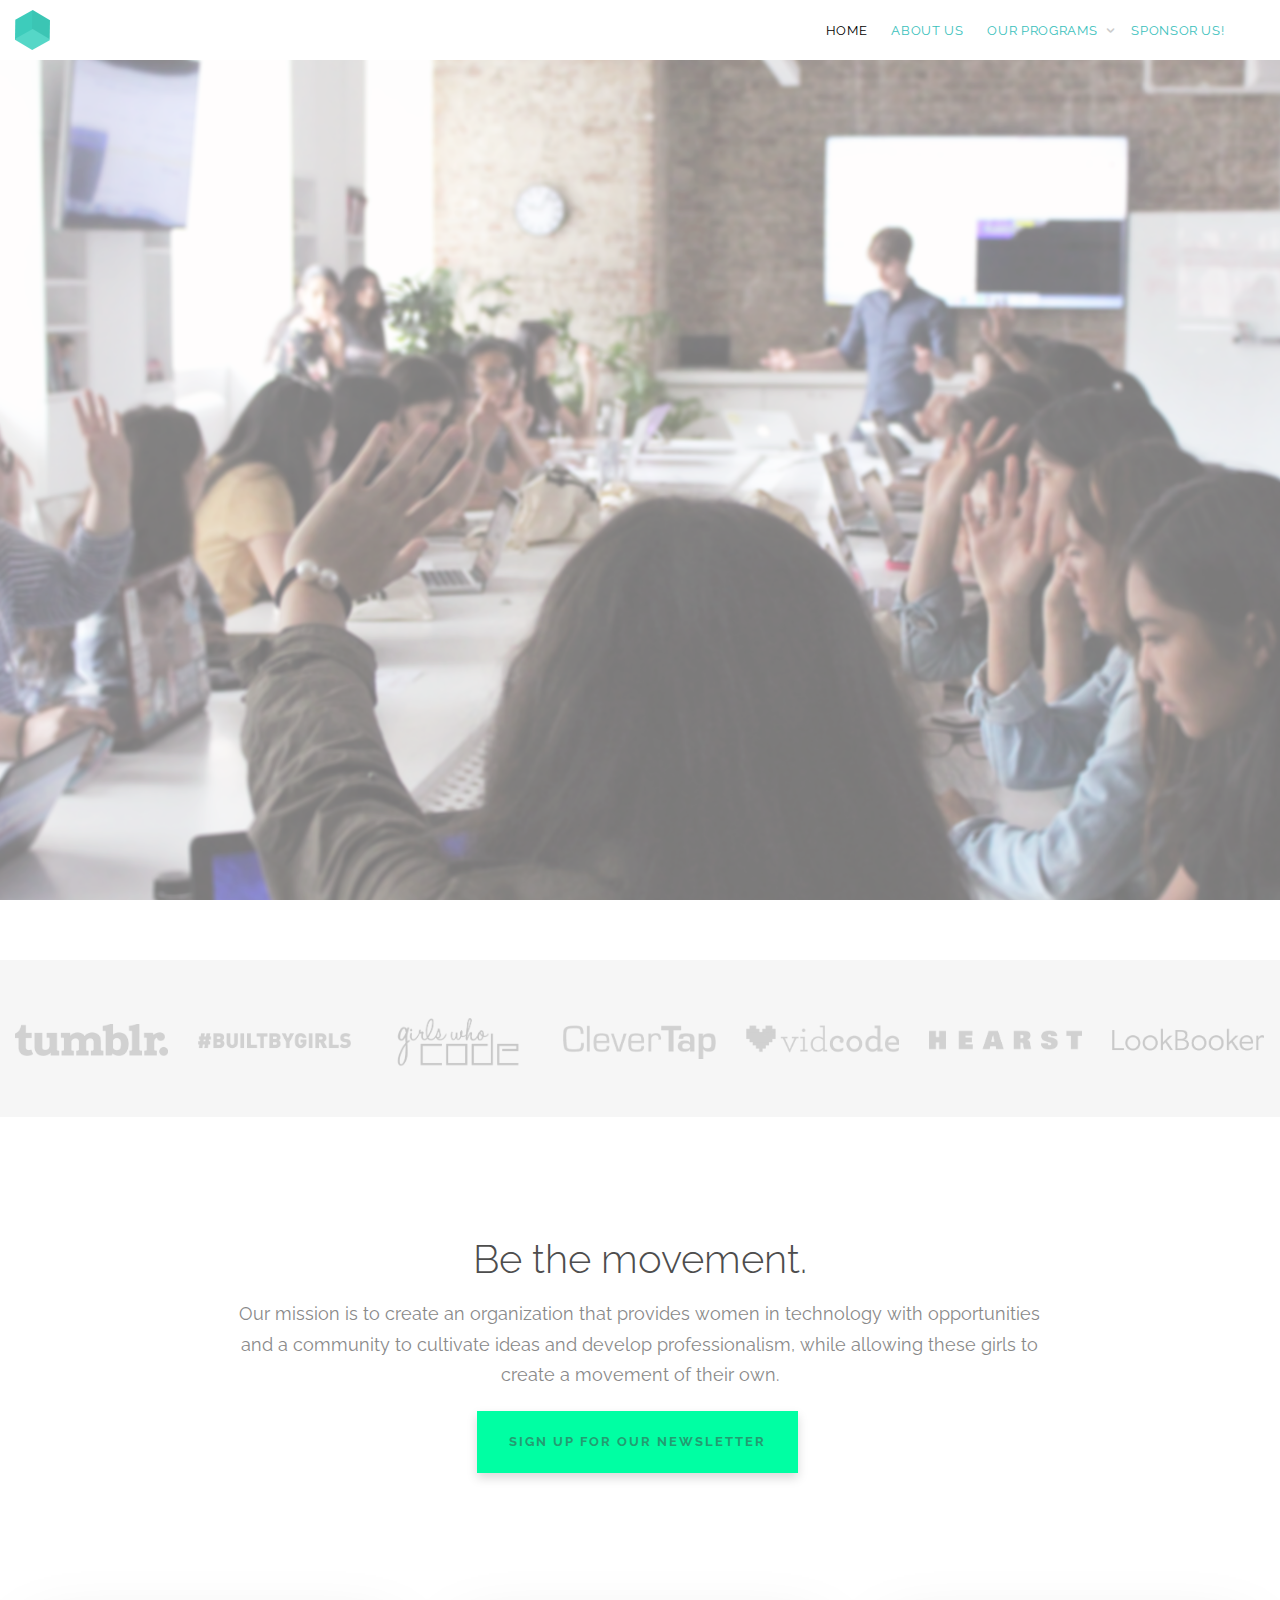
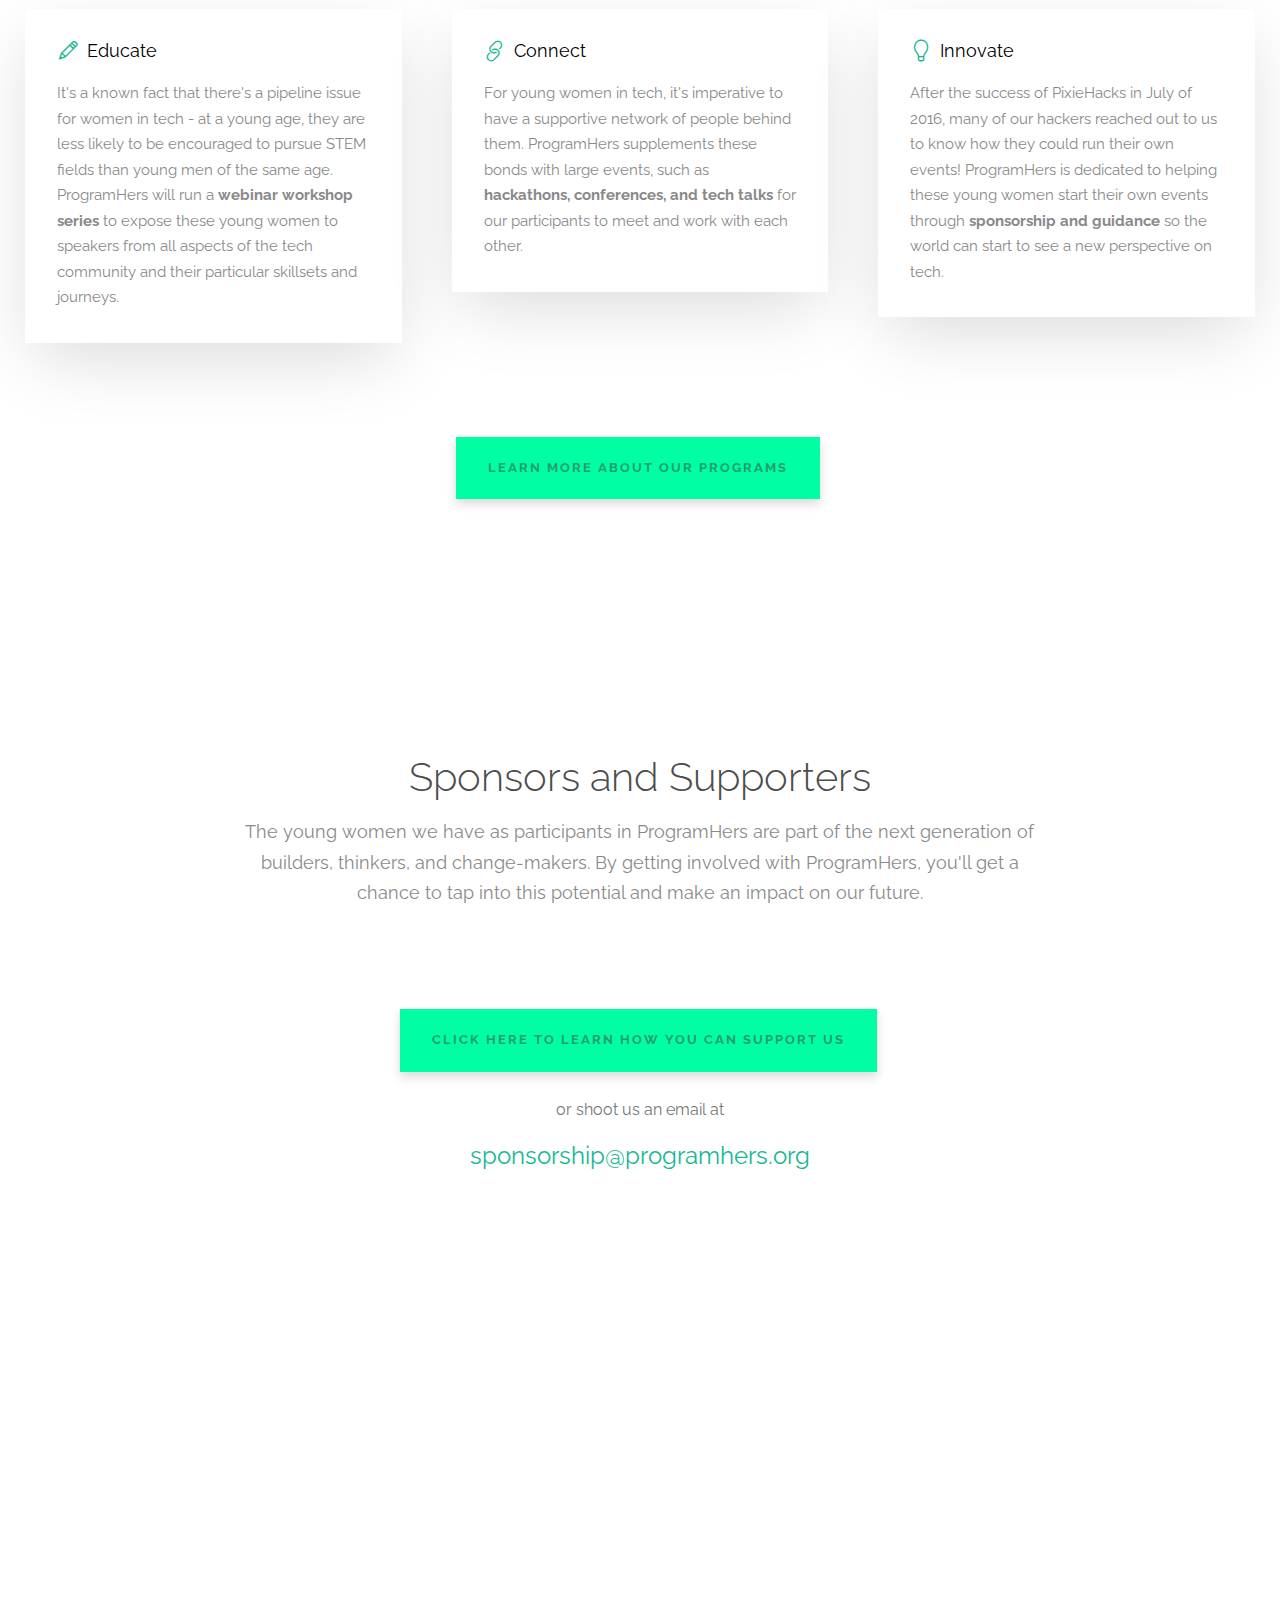
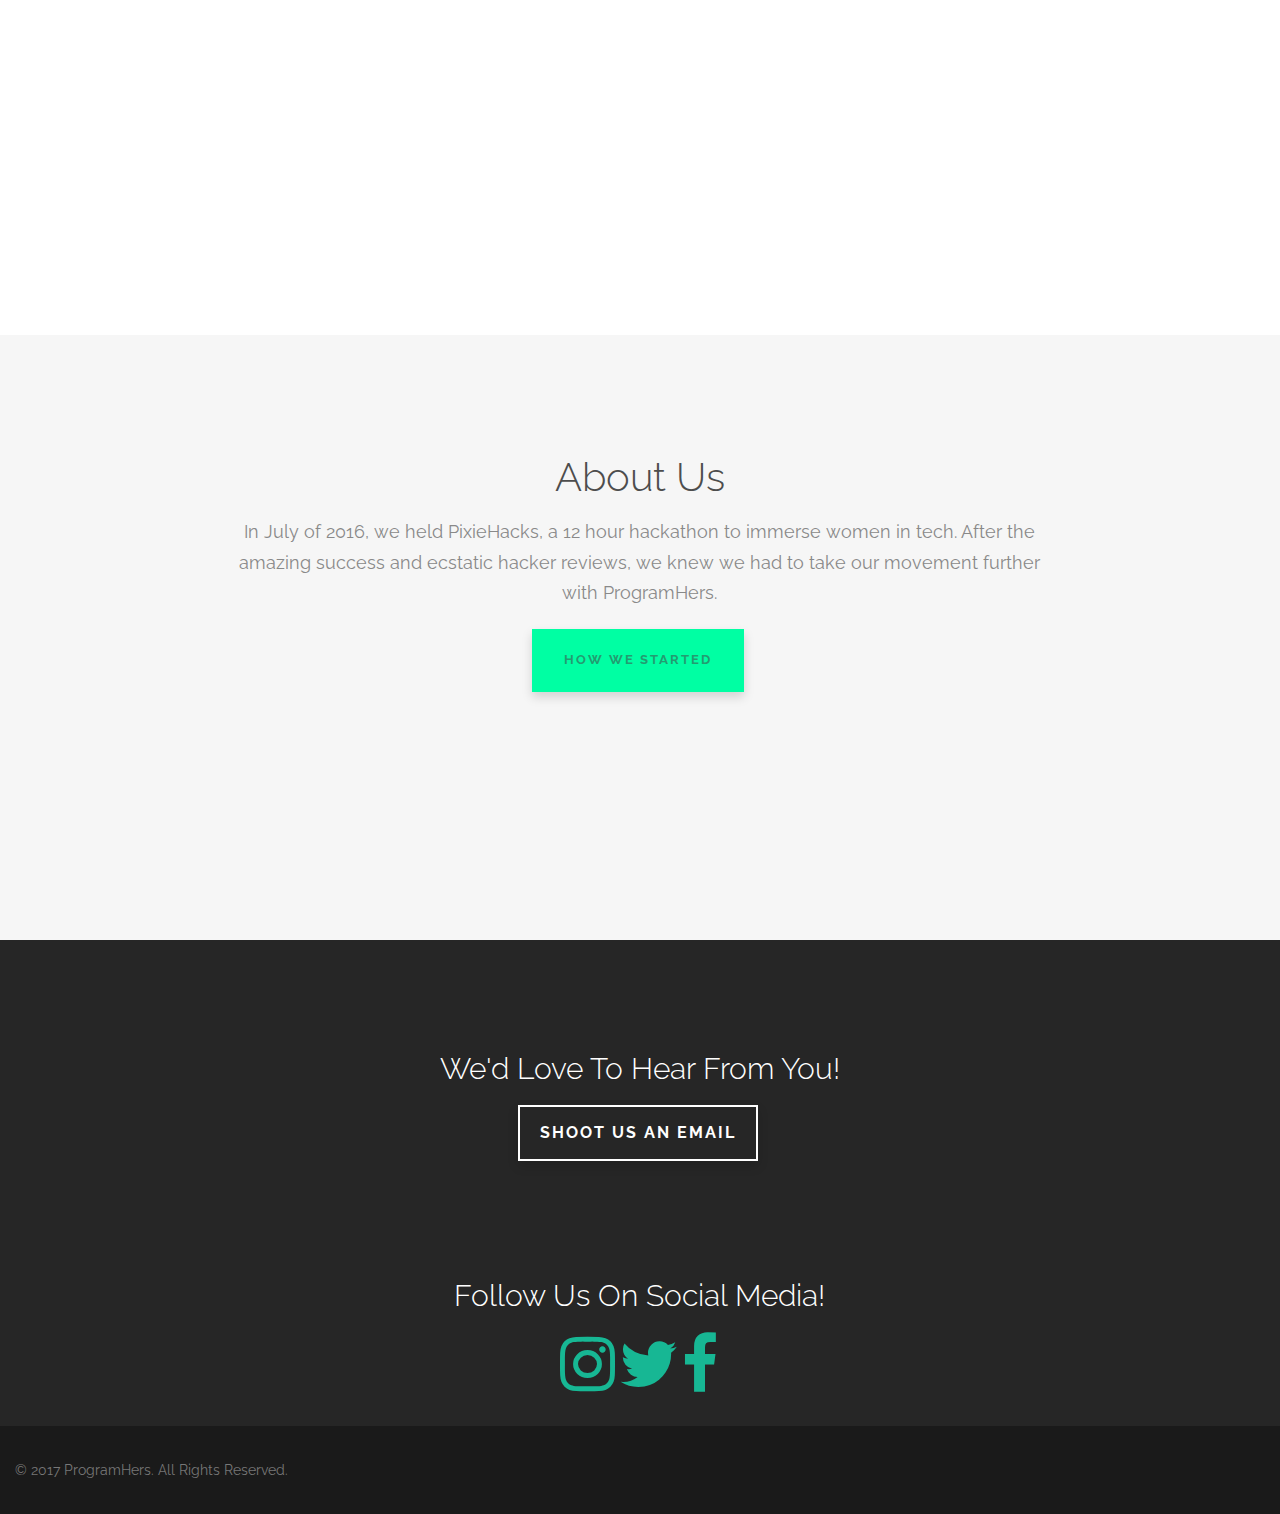
==== index.html @ a8ad845c "C" ====
<!DOCTYPE HTML>
<html>
<head>
	<meta charset="utf-8">
	<meta http-equiv="X-UA-Compatible" content="IE=edge">
	<title>ProgramHers</title>
	<meta name="viewport" content="width=device-width, initial-scale=1">
	<!--CHANGE THESE KEYWORDS-->
	<meta name="description" content="Free HTML5 Website Template by FreeHTML5.co" />
	<meta name="keywords" content="free website templates, free html5, free template, free bootstrap, free website template, html5, css3, mobile first, responsive" />
	<meta name="author" content="FreeHTML5.co" />

	<!-- Facebook and Twitter integration -->
	<meta property="og:title" content=""/>
	<meta property="og:image" content=""/>
	<meta property="og:url" content=""/>
	<meta property="og:site_name" content=""/>
	<meta property="og:description" content=""/>
	<meta name="twitter:title" content="" />
	<meta name="twitter:image" content="" />
	<meta name="twitter:url" content="" />
	<meta name="twitter:card" content="" />

	<link href="https://fonts.googleapis.com/css?family=Raleway:100,300,400,700" rel="stylesheet">

	<!-- Animate.css -->
	<link rel="stylesheet" href="css/animate.css">
	<!-- Icomoon Icon Fonts-->
	<link rel="stylesheet" href="css/icomoon.css">
	<!-- Themify Icons-->
	<link rel="stylesheet" href="css/themify-icons.css">
	<!-- Bootstrap  -->
	<link rel="stylesheet" href="css/bootstrap.css">

	<!-- Magnific Popup -->
	<link rel="stylesheet" href="css/magnific-popup.css">

	<!-- Owl Carousel  -->
	<link rel="stylesheet" href="css/owl.carousel.min.css">
	<link rel="stylesheet" href="css/owl.theme.default.min.css">

	<!-- Theme style  -->
	<link rel="stylesheet" href="css/style.css">

	<!-- Modernizr JS -->
	<script src="js/modernizr-2.6.2.min.js"></script>

	<!-- Font Awesome -->
	<link rel="stylesheet" href="https://cdnjs.cloudflare.com/ajax/libs/font-awesome/4.7.0/css/font-awesome.min.css">

	<!-- FOR IE9 below -->
<!--[if lt IE 9]>
<script src="js/respond.min.js"></script>
<![endif]-->

</head>
<body>
	<body background="https://millenniumedu.files.wordpress.com/2012/09/vidcode-horizontal-logo-3-27.png">

		<div class="gtco-loader"></div>

		<div id="page">

			<nav class="gtco-nav" role="navigation">
				<div class="gtco-container">

					<div class="row">
						<div class="col-sm-2 col-xs-12">
							<div id="gtco-logo"><a href="index.html"><img src="images/logo.png" alt="ProgramHers"></a></div>
						</div>
						<div class="col-xs-10 text-right menu-1">
							<ul>
								<li class="active"><a href="index.html">Home</a></li>
								<li><a href="about.html">About Us</a></li>
								<li class="has-dropdown">
									<a href="programs.html">Our Programs</a>
									<ul class="dropdown">
										<li><a href="programs.html#educate">Educate</a></li>
										<li><a href="programs.html#connect">Connect</a></li>
										<li><a href="programs.html#innovate">Innovate</a></li>
									</ul>
								</li>
								<li><a href="sponsorship.html">Sponsor Us!</a></li>
							</ul>
						</div>
					</div>

				</div>
			</nav>

			<header id="new-background" class="gtco-cover" role="banner">
				<div class="gtco-container">
					<div class="row">
						<div class="col-md-12 col-md-offset-0 text-left">
							<div class="display-t">
								<div class="display-tc">
									<div class="row">
										<div class="col-md-5 text-center header-img animate-box">
											<img src="images/cube.png" alt="ProgramHers">
										</div>
										<div class="col-md-7 copy animate-box">
											<h1>Welcome to ProgramHers!</h1>
											<p>We are an organization dedicated to the immersion of women in the tech sphere.</p>
											<p><a href="#mission" class="btn btn-special">Check Us Out!</a></p>
										</div>
									</div>
								</div>
							</div>
						</div>
					</div>
				</div>
			</header>
			<!-- END #gtco-header -->

			<div class="gtco-client">
				<div class="gtco-container">
					<div class="row">
						<div class="col-md-2 text-center client col-sm-6 col-xs-6 col-xs-offset-0 col-sm-offset-0">
							<img src="images/client_0.png" alt="tumblr" class="img-responsive">
						</div>
						<div class="col-md-2 col-md-offset-1 text-center client col-sm-6 col-xs-6 col-xs-offset-0 col-sm-offset-0">
							<img src="images/client_1.png" alt="#BUILTBYGIRLS" class="img-responsive">
						</div>
						<div class="col-md-2 text-center client col-sm-6 col-xs-6 col-xs-offset-0 col-sm-offset-0">
							<img src="images/client_2.png" alt="Girls Who Code" class="img-responsive">
						</div>
						<div class="col-md-2 text-center client col-sm-6 col-xs-6 col-xs-offset-0 col-sm-offset-0">
							<img src="images/client_3.png" alt="CleverTap" class="img-responsive">
						</div>
						<div class="col-md-2 text-center client col-sm-6 col-xs-6 col-xs-offset-0 col-sm-offset-0">
							<img src="images/client_4.png" alt="vidcode" class="img-responsive">
						</div>
						<div class="col-md-2 text-center client col-sm-6 col-xs-6 col-xs-offset-0 col-sm-offset-0">
							<img src="images/client_5.png" alt="Hearst" class="img-responsive">
						</div>
						<div class="col-md-2 text-center client col-sm-6 col-xs-6 col-xs-offset-0 col-sm-offset-0">
							<img src="images/client_6.png" alt="LookBooker" class="img-responsive">
						</div>
					</div>
				</div>
			</div>
			<!-- END .gtco-client -->

			<div id="mission" class="gtco-services gtco-section">
				<div class="gtco-container">
					<div class="row row-pb-sm">
						<div class="col-md-8 col-md-offset-2 gtco-heading text-center">
							<h2>Be the movement.</h2>
							<p>Our mission is to create an organization that provides women in technology with opportunities and a community to cultivate ideas and develop professionalism, while allowing these girls to create a movement of their own.</p>
							<p><a href="http://eepurl.com/b9cZzj" class="btn btn-special">Sign up for our newsletter</a></p>
						</div>
					</div>
					<div class="row row-pb-md">
						<a href="programs.html#educate">
							<div class="col-md-4 col-sm-4 service-wrap">
								<div class="service">
									<h3><i class="ti-pencil"></i> Educate</h3>
									<p>It's a known fact that there's a pipeline issue for women in tech - at a young age, they are less likely to be encouraged to pursue STEM fields than young men of the same age. ProgramHers will run a <strong>webinar workshop series</strong> to expose these young women to speakers from all aspects of the tech community and their particular skillsets and journeys.</p>
								</div>
							</div>
						</a>
						<a href="programs.html#connect">
							<div class="col-md-4 col-sm-4 service-wrap">
								<div class="service animate-change">
									<h3><i class="ti-link"></i> Connect</h3>
									<p>For young women in tech, it's imperative to have a supportive network of people behind them. ProgramHers supplements these bonds with large events, such as <Strong>hackathons, conferences, and tech talks</Strong> for our participants to meet and work with each other.</p>
								</div>
							</div>
						</a>
						<a href="programs.html#innovate">
							<div class="col-md-4 col-sm-4 service-wrap">
								<div class="service">
									<h3><i class="ti-light-bulb"></i> Innovate</h3>
									<p>After the success of PixieHacks in July of 2016, many of our hackers reached out to us to know how they could run their own events! ProgramHers is dedicated to helping these young women start their own events through <strong>sponsorship and guidance</strong> so the world can start to see a new perspective on tech.</p>
								</div>
							</div>
						</a>
						<div class="clearfix visible-md-block visible-sm-block"></div>
					</div>
				</div>
				<p class="text-center"><a href="programs.html" class="btn btn-special">Learn More About Our Programs</a></p>
			</div>
			<!-- END .gtco-services -->

			<div class="gtco-section gtco-products">
				<div class="gtco-container">
					<div class="row row-pb-sm">
						<div class="col-md-8 col-md-offset-2 gtco-heading text-center">
						<h2>Sponsors and Supporters</h2>
							<p>The young women we have as participants in ProgramHers are part of the next generation of builders, thinkers, and change-makers. By getting involved with ProgramHers, you'll get a chance to tap into this potential and make an impact on our future.</p>
						</div>
						<div class="col-md-12 text-center">
							<p><a href="sponsorship.html" target="_blank" class="btn btn-special">Click Here to Learn How You Can Support Us</a></p>
						</div>
						<div class="col-md-12 text-center">
							<p>or shoot us an email at <h3><a href="mailto:sponsorship@programhers.org">sponsorship@programhers.org</a></h3></p>
						</div>
					</div>
					<div class="row row-pb-md">
						<div class="col-md-4 col-sm-4">
							<a href="#" class="gtco-item two-row bg-img animate-box" style="background-image: url(images/img_1.jpg)">
								<div class="overlay">
									<i class="ti-arrow-top-right"></i>
									<div class="copy">
										<h3>Hearst</h3>
									</div>
								</div>
								<img src="images/img_1.jpg" class="hidden" alt="Free HTML5 Website Template by FreeHTML5.co">
							</a>
							<a href="#" class="gtco-item two-row bg-img animate-box" style="background-image: url(images/img_2.jpg)">
								<div class="overlay">
									<i class="ti-arrow-top-right"></i>
									<div class="copy">
										<h3>#BUILTBYGIRLS</h3>
									</div>
								</div>
								<img src="images/img_2.jpg" class="hidden" alt="Free HTML5 Website Template by FreeHTML5.co">
							</a>
						</div>
						<div class="col-md-4 col-sm-4">
							<a href="#" class="gtco-item one-row bg-img animate-box" style="background-image: url(images/img_md_1.jpg)">
								<div class="overlay">
									<i class="ti-arrow-top-right"></i>
									<div class="copy">
										<h3>tumblr</h3>
									</div>
								</div>
								<img src="images/img_md_1.jpg" class="hidden" alt="Free HTML5 Website Template by FreeHTML5.co">
							</a>
						</div>
						<div class="col-md-4 col-sm-4">
							<a href="#" class="gtco-item two-row bg-img animate-box" style="background-image: url(images/img_3.jpg)">
								<div class="overlay">
									<i class="ti-arrow-top-right"></i>
									<div class="copy">
										<h3>Girls Who Code</h3>
									</div>
								</div>
								<img src="images/img_3.jpg" class="hidden" alt="Free HTML5 Website Template by FreeHTML5.co">
							</a>
							<a href="#" class="gtco-item two-row bg-img animate-box" style="background-image: url(images/img_4.jpg)">
								<div class="overlay">
									<i class="ti-arrow-top-right"></i>
									<div class="copy">
										<h3>CleverTap</h3>
									</div>
								</div>
								<img src="images/img_4.jpg" class="hidden" alt="Free HTML5 Website Template by FreeHTML5.co">
							</a>
						</div>
					</div>
				</div>
			</div>
			<!-- END .gtco-products -->

			<div class="gtco-section gtco-testimonial gtco-gray">
				<div class="gtco-container">

					<div class="row row-pb-sm">
						<div class="col-md-8 col-md-offset-2 gtco-heading text-center">
							<h2>About Us</h2>
							<p>In July of 2016, we held PixieHacks, a 12 hour hackathon to immerse women in tech. After the amazing success and ecstatic hacker reviews, we knew we had to take our movement further with ProgramHers.</p>
							<p><a href="about.html" class="btn btn-special">How We Started</a></p>
						</div>
					</div>

					<div class="row">
						
					</div>
				</div>
			</div>


			<footer id="gtco-footer" class="gtco-section" role="contentinfo">
				<div class="gtco-container">
					<div class="row row-pb-md">
						<div class="col-md-8 col-md-offset-2 gtco-cta text-center">
							<h3>We'd Love To Hear From You!</h3>
							<p><a href="mailto:hello@programhers.org" class="btn btn-white btn-outline">Shoot Us An Email</a></p>
						</div>
					</div>
					<div class="col-md-8 col-md-offset-2 gtco-cta text-center">
							<h3>Follow Us On Social Media!</h3>
							<div class="row">
								<a href="instagram.com/programhers"><i class="fa fa-instagram fa-4x" aria-hidden="true"></i></a>
								<a href="twitter.com/programhers"><i class="fa fa-twitter fa-4x" aria-hidden="true"></i></a>
								<a href="facebook.com/programhers"><i class="fa fa-facebook fa-4x" aria-hidden="true"></i></a>
							</div>
					</div>
				</div>
				<div class="gtco-copyright">
					<div class="gtco-container">
						<div class="row">
							<div class="col-md-6 text-left">
								<p><small>&copy; 2017 ProgramHers. All Rights Reserved. </small></p>
							</div>
						</div>
					</div>
				</div>
			</footer>

		</div>

		<div class="gototop js-top">
			<a href="#" class="js-gotop"><i class="icon-arrow-up"></i></a>
		</div>

		<!-- jQuery -->
		<script src="js/jquery.min.js"></script>
		<!-- jQuery Easing -->
		<script src="js/jquery.easing.1.3.js"></script>
		<!-- Bootstrap -->
		<script src="js/bootstrap.min.js"></script>
		<!-- Waypoints -->
		<script src="js/jquery.waypoints.min.js"></script>
		<!-- Carousel -->
		<script src="js/owl.carousel.min.js"></script>
		<!-- Magnific Popup -->
		<script src="js/jquery.magnific-popup.min.js"></script>
		<script src="js/magnific-popup-options.js"></script>
		<!-- Main -->
		<script src="js/main.js"></script>

	</body>
	</html>
---- css/icomoon.css ----
@font-face {
  font-family: 'icomoon';
  src:  url('../fonts/icomoon/icomoon.eot?6iuir');
  src:  url('../fonts/icomoon/icomoon.eot?6iuir#iefix') format('embedded-opentype'),
    url('../fonts/icomoon/icomoon.ttf?6iuir') format('truetype'),
    url('../fonts/icomoon/icomoon.woff?6iuir') format('woff'),
    url('../fonts/icomoon/icomoon.svg?6iuir#icomoon') format('svg');
  font-weight: normal;
  font-style: normal;
}

[class^="icon-"], [class*=" icon-"] {
  /* use !important to prevent issues with browser extensions that change fonts */
  font-family: 'icomoon' !important;
  speak: none;
  font-style: normal;
  font-weight: normal;
  font-variant: normal;
  text-transform: none;
  line-height: 1;

  /* Better Font Rendering =========== */
  -webkit-font-smoothing: antialiased;
  -moz-osx-font-smoothing: grayscale;
}

.icon-eye:before {
  content: "\e000";
}
.icon-paper-clip:before {
  content: "\e001";
}
.icon-mail:before {
  content: "\e002";
}
.icon-toggle:before {
  content: "\e003";
}
.icon-layout:before {
  content: "\e004";
}
.icon-link:before {
  content: "\e005";
}
.icon-bell:before {
  content: "\e006";
}
.icon-lock:before {
  content: "\e007";
}
.icon-unlock:before {
  content: "\e008";
}
.icon-ribbon:before {
  content: "\e009";
}
.icon-image:before {
  content: "\e010";
}
.icon-signal:before {
  content: "\e011";
}
.icon-target:before {
  content: "\e012";
}
.icon-clipboard:before {
  content: "\e013";
}
.icon-clock:before {
  content: "\e014";
}
.icon-watch:before {
  content: "\e015";
}
.icon-air-play:before {
  content: "\e016";
}
.icon-camera:before {
  content: "\e017";
}
.icon-video:before {
  content: "\e018";
}
.icon-disc:before {
  content: "\e019";
}
.icon-printer:before {
  content: "\e020";
}
.icon-monitor:before {
  content: "\e021";
}
.icon-server:before {
  content: "\e022";
}
.icon-cog:before {
  content: "\e023";
}
.icon-heart:before {
  content: "\e024";
}
.icon-paragraph:before {
  content: "\e025";
}
.icon-align-justify:before {
  content: "\e026";
}
.icon-align-left:before {
  content: "\e027";
}
.icon-align-center:before {
  content: "\e028";
}
.icon-align-right:before {
  content: "\e029";
}
.icon-book:before {
  content: "\e030";
}
.icon-layers:before {
  content: "\e031";
}
.icon-stack:before {
  content: "\e032";
}
.icon-stack-2:before {
  content: "\e033";
}
.icon-paper:before {
  content: "\e034";
}
.icon-paper-stack:before {
  content: "\e035";
}
.icon-search:before {
  content: "\e036";
}
.icon-zoom-in:before {
  content: "\e037";
}
.icon-zoom-out:before {
  content: "\e038";
}
.icon-reply:before {
  content: "\e039";
}
.icon-circle-plus:before {
  content: "\e040";
}
.icon-circle-minus:before {
  content: "\e041";
}
.icon-circle-check:before {
  content: "\e042";
}
.icon-circle-cross:before {
  content: "\e043";
}
.icon-square-plus:before {
  content: "\e044";
}
.icon-square-minus:before {
  content: "\e045";
}
.icon-square-check:before {
  content: "\e046";
}
.icon-square-cross:before {
  content: "\e047";
}
.icon-microphone:before {
  content: "\e048";
}
.icon-record:before {
  content: "\e049";
}
.icon-skip-back:before {
  content: "\e050";
}
.icon-rewind:before {
  content: "\e051";
}
.icon-play:before {
  content: "\e052";
}
.icon-pause:before {
  content: "\e053";
}
.icon-stop:before {
  content: "\e054";
}
.icon-fast-forward:before {
  content: "\e055";
}
.icon-skip-forward:before {
  content: "\e056";
}
.icon-shuffle:before {
  content: "\e057";
}
.icon-repeat:before {
  content: "\e058";
}
.icon-folder:before {
  content: "\e059";
}
.icon-umbrella:before {
  content: "\e060";
}
.icon-moon:before {
  content: "\e061";
}
.icon-thermometer:before {
  content: "\e062";
}
.icon-drop:before {
  content: "\e063";
}
.icon-sun:before {
  content: "\e064";
}
.icon-cloud:before {
  content: "\e065";
}
.icon-cloud-upload:before {
  content: "\e066";
}
.icon-cloud-download:before {
  content: "\e067";
}
.icon-upload:before {
  content: "\e068";
}
.icon-download:before {
  content: "\e069";
}
.icon-location:before {
  content: "\e070";
}
.icon-location-2:before {
  content: "\e071";
}
.icon-map:before {
  content: "\e072";
}
.icon-battery:before {
  content: "\e073";
}
.icon-head:before {
  content: "\e074";
}
.icon-briefcase:before {
  content: "\e075";
}
.icon-speech-bubble:before {
  content: "\e076";
}
.icon-anchor:before {
  content: "\e077";
}
.icon-globe:before {
  content: "\e078";
}
.icon-box:before {
  content: "\e079";
}
.icon-reload:before {
  content: "\e080";
}
.icon-share:before {
  content: "\e081";
}
.icon-marquee:before {
  content: "\e082";
}
.icon-marquee-plus:before {
  content: "\e083";
}
.icon-marquee-minus:before {
  content: "\e084";
}
.icon-tag:before {
  content: "\e085";
}
.icon-power:before {
  content: "\e086";
}
.icon-command:before {
  content: "\e087";
}
.icon-alt:before {
  content: "\e088";
}
.icon-esc:before {
  content: "\e089";
}
.icon-bar-graph:before {
  content: "\e090";
}
.icon-bar-graph-2:before {
  content: "\e091";
}
.icon-pie-graph:before {
  content: "\e092";
}
.icon-star:before {
  content: "\e093";
}
.icon-arrow-left:before {
  content: "\e094";
}
.icon-arrow-right:before {
  content: "\e095";
}
.icon-arrow-up:before {
  content: "\e096";
}
.icon-arrow-down:before {
  content: "\e097";
}
.icon-volume:before {
  content: "\e098";
}
.icon-mute:before {
  content: "\e099";
}
.icon-content-right:before {
  content: "\e100";
}
.icon-content-left:before {
  content: "\e101";
}
.icon-grid:before {
  content: "\e102";
}
.icon-grid-2:before {
  content: "\e103";
}
.icon-columns:before {
  content: "\e104";
}
.icon-loader:before {
  content: "\e105";
}
.icon-bag:before {
  content: "\e106";
}
.icon-ban:before {
  content: "\e107";
}
.icon-flag:before {
  content: "\e108";
}
.icon-trash:before {
  content: "\e109";
}
.icon-expand:before {
  content: "\e110";
}
.icon-contract:before {
  content: "\e111";
}
.icon-maximize:before {
  content: "\e112";
}
.icon-minimize:before {
  content: "\e113";
}
.icon-plus:before {
  content: "\e114";
}
.icon-minus:before {
  content: "\e115";
}
.icon-check:before {
  content: "\e116";
}
.icon-cross:before {
  content: "\e117";
}
.icon-move:before {
  content: "\e118";
}
.icon-delete:before {
  content: "\e119";
}
.icon-menu:before {
  content: "\e120";
}
.icon-archive:before {
  content: "\e121";
}
.icon-inbox:before {
  content: "\e122";
}
.icon-outbox:before {
  content: "\e123";
}
.icon-file:before {
  content: "\e124";
}
.icon-file-add:before {
  content: "\e125";
}
.icon-file-subtract:before {
  content: "\e126";
}
.icon-help:before {
  content: "\e127";
}
.icon-open:before {
  content: "\e128";
}
.icon-ellipsis:before {
  content: "\e129";
}
.icon-add-to-list:before {
  content: "\e900";
}
.icon-classic-computer:before {
  content: "\e901";
}
.icon-controller-fast-backward:before {
  content: "\e902";
}
.icon-creative-commons-attribution:before {
  content: "\e903";
}
.icon-creative-commons-noderivs:before {
  content: "\e904";
}
.icon-creative-commons-noncommercial-eu:before {
  content: "\e905";
}
.icon-creative-commons-noncommercial-us:before {
  content: "\e906";
}
.icon-creative-commons-public-domain:before {
  content: "\e907";
}
.icon-creative-commons-remix:before {
  content: "\e908";
}
.icon-creative-commons-share:before {
  content: "\e909";
}
.icon-creative-commons-sharealike:before {
  content: "\e90a";
}
.icon-creative-commons:before {
  content: "\e90b";
}
.icon-document-landscape:before {
  content: "\e90c";
}
.icon-remove-user:before {
  content: "\e90d";
}
.icon-warning:before {
  content: "\e90e";
}
.icon-arrow-bold-down:before {
  content: "\e90f";
}
.icon-arrow-bold-left:before {
  content: "\e910";
}
.icon-arrow-bold-right:before {
  content: "\e911";
}
.icon-arrow-bold-up:before {
  content: "\e912";
}
.icon-arrow-down2:before {
  content: "\e913";
}
.icon-arrow-left2:before {
  content: "\e914";
}
.icon-arrow-long-down:before {
  content: "\e915";
}
.icon-arrow-long-left:before {
  content: "\e916";
}
.icon-arrow-long-right:before {
  content: "\e917";
}
.icon-arrow-long-up:before {
  content: "\e918";
}
.icon-arrow-right2:before {
  content: "\e919";
}
.icon-arrow-up2:before {
  content: "\e91a";
}
.icon-arrow-with-circle-down:before {
  content: "\e91b";
}
.icon-arrow-with-circle-left:before {
  content: "\e91c";
}
.icon-arrow-with-circle-right:before {
  content: "\e91d";
}
.icon-arrow-with-circle-up:before {
  content: "\e91e";
}
.icon-bookmark:before {
  content: "\e91f";
}
.icon-bookmarks:before {
  content: "\e920";
}
.icon-chevron-down:before {
  content: "\e921";
}
.icon-chevron-left:before {
  content: "\e922";
}
.icon-chevron-right:before {
  content: "\e923";
}
.icon-chevron-small-down:before {
  content: "\e924";
}
.icon-chevron-small-left:before {
  content: "\e925";
}
.icon-chevron-small-right:before {
  content: "\e926";
}
.icon-chevron-small-up:before {
  content: "\e927";
}
.icon-chevron-thin-down:before {
  content: "\e928";
}
.icon-chevron-thin-left:before {
  content: "\e929";
}
.icon-chevron-thin-right:before {
  content: "\e92a";
}
.icon-chevron-thin-up:before {
  content: "\e92b";
}
.icon-chevron-up:before {
  content: "\e92c";
}
.icon-chevron-with-circle-down:before {
  content: "\e92d";
}
.icon-chevron-with-circle-left:before {
  content: "\e92e";
}
.icon-chevron-with-circle-right:before {
  content: "\e92f";
}
.icon-chevron-with-circle-up:before {
  content: "\e930";
}
.icon-cloud2:before {
  content: "\e931";
}
.icon-controller-fast-forward:before {
  content: "\e932";
}
.icon-controller-jump-to-start:before {
  content: "\e933";
}
.icon-controller-next:before {
  content: "\e934";
}
.icon-controller-paus:before {
  content: "\e935";
}
.icon-controller-play:before {
  content: "\e936";
}
.icon-controller-record:before {
  content: "\e937";
}
.icon-controller-stop:before {
  content: "\e938";
}
.icon-controller-volume:before {
  content: "\e939";
}
.icon-dot-single:before {
  content: "\e93a";
}
.icon-dots-three-horizontal:before {
  content: "\e93b";
}
.icon-dots-three-vertical:before {
  content: "\e93c";
}
.icon-dots-two-horizontal:before {
  content: "\e93d";
}
.icon-dots-two-vertical:before {
  content: "\e93e";
}
.icon-download2:before {
  content: "\e93f";
}
.icon-emoji-flirt:before {
  content: "\e940";
}
.icon-flow-branch:before {
  content: "\e941";
}
.icon-flow-cascade:before {
  content: "\e942";
}
.icon-flow-line:before {
  content: "\e943";
}
.icon-flow-parallel:before {
  content: "\e944";
}
.icon-flow-tree:before {
  content: "\e945";
}
.icon-install:before {
  content: "\e946";
}
.icon-layers2:before {
  content: "\e947";
}
.icon-open-book:before {
  content: "\e948";
}
.icon-resize-100:before {
  content: "\e949";
}
.icon-resize-full-screen:before {
  content: "\e94a";
}
.icon-save:before {
  content: "\e94b";
}
.icon-select-arrows:before {
  content: "\e94c";
}
.icon-sound-mute:before {
  content: "\e94d";
}
.icon-sound:before {
  content: "\e94e";
}
.icon-trash2:before {
  content: "\e94f";
}
.icon-triangle-down:before {
  content: "\e950";
}
.icon-triangle-left:before {
  content: "\e951";
}
.icon-triangle-right:before {
  content: "\e952";
}
.icon-triangle-up:before {
  content: "\e953";
}
.icon-uninstall:before {
  content: "\e954";
}
.icon-upload-to-cloud:before {
  content: "\e955";
}
.icon-upload2:before {
  content: "\e956";
}
.icon-add-user:before {
  content: "\e957";
}
.icon-address:before {
  content: "\e958";
}
.icon-adjust:before {
  content: "\e959";
}
.icon-air:before {
  content: "\e95a";
}
.icon-aircraft-landing:before {
  content: "\e95b";
}
.icon-aircraft-take-off:before {
  content: "\e95c";
}
.icon-aircraft:before {
  content: "\e95d";
}
.icon-align-bottom:before {
  content: "\e95e";
}
.icon-align-horizontal-middle:before {
  content: "\e95f";
}
.icon-align-left2:before {
  content: "\e960";
}
.icon-align-right2:before {
  content: "\e961";
}
.icon-align-top:before {
  content: "\e962";
}
.icon-align-vertical-middle:before {
  content: "\e963";
}
.icon-archive2:before {
  content: "\e964";
}
.icon-area-graph:before {
  content: "\e965";
}
.icon-attachment:before {
  content: "\e966";
}
.icon-awareness-ribbon:before {
  content: "\e967";
}
.icon-back-in-time:before {
  content: "\e968";
}
.icon-back:before {
  content: "\e969";
}
.icon-bar-graph2:before {
  content: "\e96a";
}
.icon-battery2:before {
  content: "\e96b";
}
.icon-beamed-note:before {
  content: "\e96c";
}
.icon-bell2:before {
  content: "\e96d";
}
.icon-blackboard:before {
  content: "\e96e";
}
.icon-block:before {
  content: "\e96f";
}
.icon-book2:before {
  content: "\e970";
}
.icon-bowl:before {
  content: "\e971";
}
.icon-box2:before {
  content: "\e972";
}
.icon-briefcase2:before {
  content: "\e973";
}
.icon-browser:before {
  content: "\e974";
}
.icon-brush:before {
  content: "\e975";
}
.icon-bucket:before {
  content: "\e976";
}
.icon-cake:before {
  content: "\e977";
}
.icon-calculator:before {
  content: "\e978";
}
.icon-calendar:before {
  content: "\e979";
}
.icon-camera2:before {
  content: "\e97a";
}
.icon-ccw:before {
  content: "\e97b";
}
.icon-chat:before {
  content: "\e97c";
}
.icon-check2:before {
  content: "\e97d";
}
.icon-circle-with-cross:before {
  content: "\e97e";
}
.icon-circle-with-minus:before {
  content: "\e97f";
}
.icon-circle-with-plus:before {
  content: "\e980";
}
.icon-circle:before {
  content: "\e981";
}
.icon-circular-graph:before {
  content: "\e982";
}
.icon-clapperboard:before {
  content: "\e983";
}
.icon-clipboard2:before {
  content: "\e984";
}
.icon-clock2:before {
  content: "\e985";
}
.icon-code:before {
  content: "\e986";
}
.icon-cog2:before {
  content: "\e987";
}
.icon-colours:before {
  content: "\e988";
}
.icon-compass:before {
  content: "\e989";
}
.icon-copy:before {
  content: "\e98a";
}
.icon-credit-card:before {
  content: "\e98b";
}
.icon-credit:before {
  content: "\e98c";
}
.icon-cross2:before {
  content: "\e98d";
}
.icon-cup:before {
  content: "\e98e";
}
.icon-cw:before {
  content: "\e98f";
}
.icon-cycle:before {
  content: "\e990";
}
.icon-database:before {
  content: "\e991";
}
.icon-dial-pad:before {
  content: "\e992";
}
.icon-direction:before {
  content: "\e993";
}
.icon-document:before {
  content: "\e994";
}
.icon-documents:before {
  content: "\e995";
}
.icon-drink:before {
  content: "\e996";
}
.icon-drive:before {
  content: "\e997";
}
.icon-drop2:before {
  content: "\e998";
}
.icon-edit:before {
  content: "\e999";
}
.icon-email:before {
  content: "\e99a";
}
.icon-emoji-happy:before {
  content: "\e99b";
}
.icon-emoji-neutral:before {
  content: "\e99c";
}
.icon-emoji-sad:before {
  content: "\e99d";
}
.icon-erase:before {
  content: "\e99e";
}
.icon-eraser:before {
  content: "\e99f";
}
.icon-export:before {
  content: "\e9a0";
}
.icon-eye2:before {
  content: "\e9a1";
}
.icon-feather:before {
  content: "\e9a2";
}
.icon-flag2:before {
  content: "\e9a3";
}
.icon-flash:before {
  content: "\e9a4";
}
.icon-flashlight:before {
  content: "\e9a5";
}
.icon-flat-brush:before {
  content: "\e9a6";
}
.icon-folder-images:before {
  content: "\e9a7";
}
.icon-folder-music:before {
  content: "\e9a8";
}
.icon-folder-video:before {
  content: "\e9a9";
}
.icon-folder2:before {
  content: "\e9aa";
}
.icon-forward:before {
  content: "\e9ab";
}
.icon-funnel:before {
  content: "\e9ac";
}
.icon-game-controller:before {
  content: "\e9ad";
}
.icon-gauge:before {
  content: "\e9ae";
}
.icon-globe2:before {
  content: "\e9af";
}
.icon-graduation-cap:before {
  content: "\e9b0";
}
.icon-grid2:before {
  content: "\e9b1";
}
.icon-hair-cross:before {
  content: "\e9b2";
}
.icon-hand:before {
  content: "\e9b3";
}
.icon-heart-outlined:before {
  content: "\e9b4";
}
.icon-heart2:before {
  content: "\e9b5";
}
.icon-help-with-circle:before {
  content: "\e9b6";
}
.icon-help2:before {
  content: "\e9b7";
}
.icon-home:before {
  content: "\e9b8";
}
.icon-hour-glass:before {
  content: "\e9b9";
}
.icon-image-inverted:before {
  content: "\e9ba";
}
.icon-image2:before {
  content: "\e9bb";
}
.icon-images:before {
  content: "\e9bc";
}
.icon-inbox2:before {
  content: "\e9bd";
}
.icon-infinity:before {
  content: "\e9be";
}
.icon-info-with-circle:before {
  content: "\e9bf";
}
.icon-info:before {
  content: "\e9c0";
}
.icon-key:before {
  content: "\e9c1";
}
.icon-keyboard:before {
  content: "\e9c2";
}
.icon-lab-flask:before {
  content: "\e9c3";
}
.icon-landline:before {
  content: "\e9c4";
}
.icon-language:before {
  content: "\e9c5";
}
.icon-laptop:before {
  content: "\e9c6";
}
.icon-leaf:before {
  content: "\e9c7";
}
.icon-level-down:before {
  content: "\e9c8";
}
.icon-level-up:before {
  content: "\e9c9";
}
.icon-lifebuoy:before {
  content: "\e9ca";
}
.icon-light-bulb:before {
  content: "\e9cb";
}
.icon-light-down:before {
  content: "\e9cc";
}
.icon-light-up:before {
  content: "\e9cd";
}
.icon-line-graph:before {
  content: "\e9ce";
}
.icon-link2:before {
  content: "\e9cf";
}
.icon-list:before {
  content: "\e9d0";
}
.icon-location-pin:before {
  content: "\e9d1";
}
.icon-location2:before {
  content: "\e9d2";
}
.icon-lock-open:before {
  content: "\e9d3";
}
.icon-lock2:before {
  content: "\e9d4";
}
.icon-log-out:before {
  content: "\e9d5";
}
.icon-login:before {
  content: "\e9d6";
}
.icon-loop:before {
  content: "\e9d7";
}
.icon-magnet:before {
  content: "\e9d8";
}
.icon-magnifying-glass:before {
  content: "\e9d9";
}
.icon-mail2:before {
  content: "\e9da";
}
.icon-man:before {
  content: "\e9db";
}
.icon-map2:before {
  content: "\e9dc";
}
.icon-mask:before {
  content: "\e9dd";
}
.icon-medal:before {
  content: "\e9de";
}
.icon-megaphone:before {
  content: "\e9df";
}
.icon-menu2:before {
  content: "\e9e0";
}
.icon-message:before {
  content: "\e9e1";
}
.icon-mic:before {
  content: "\e9e2";
}
.icon-minus2:before {
  content: "\e9e3";
}
.icon-mobile:before {
  content: "\e9e4";
}
.icon-modern-mic:before {
  content: "\e9e5";
}
.icon-moon2:before {
  content: "\e9e6";
}
.icon-mouse:before {
  content: "\e9e7";
}
.icon-music:before {
  content: "\e9e8";
}
.icon-network:before {
  content: "\e9e9";
}
.icon-new-message:before {
  content: "\e9ea";
}
.icon-new:before {
  content: "\e9eb";
}
.icon-news:before {
  content: "\e9ec";
}
.icon-note:before {
  content: "\e9ed";
}
.icon-notification:before {
  content: "\e9ee";
}
.icon-old-mobile:before {
  content: "\e9ef";
}
.icon-old-phone:before {
  content: "\e9f0";
}
.icon-palette:before {
  content: "\e9f1";
}
.icon-paper-plane:before {
  content: "\e9f2";
}
.icon-pencil:before {
  content: "\e9f3";
}
.icon-phone:before {
  content: "\e9f4";
}
.icon-pie-chart:before {
  content: "\e9f5";
}
.icon-pin:before {
  content: "\e9f6";
}
.icon-plus2:before {
  content: "\e9f7";
}
.icon-popup:before {
  content: "\e9f8";
}
.icon-power-plug:before {
  content: "\e9f9";
}
.icon-price-ribbon:before {
  content: "\e9fa";
}
.icon-price-tag:before {
  content: "\e9fb";
}
.icon-print:before {
  content: "\e9fc";
}
.icon-progress-empty:before {
  content: "\e9fd";
}
.icon-progress-full:before {
  content: "\e9fe";
}
.icon-progress-one:before {
  content: "\e9ff";
}
.icon-progress-two:before {
  content: "\ea00";
}
.icon-publish:before {
  content: "\ea01";
}
.icon-quote:before {
  content: "\ea02";
}
.icon-radio:before {
  content: "\ea03";
}
.icon-reply-all:before {
  content: "\ea04";
}
.icon-reply2:before {
  content: "\ea05";
}
.icon-retweet:before {
  content: "\ea06";
}
.icon-rocket:before {
  content: "\ea07";
}
.icon-round-brush:before {
  content: "\ea08";
}
.icon-rss:before {
  content: "\ea09";
}
.icon-ruler:before {
  content: "\ea0a";
}
.icon-scissors:before {
  content: "\ea0b";
}
.icon-share-alternitive:before {
  content: "\ea0c";
}
.icon-share2:before {
  content: "\ea0d";
}
.icon-shareable:before {
  content: "\ea0e";
}
.icon-shield:before {
  content: "\ea0f";
}
.icon-shop:before {
  content: "\ea10";
}
.icon-shopping-bag:before {
  content: "\ea11";
}
.icon-shopping-basket:before {
  content: "\ea12";
}
.icon-shopping-cart:before {
  content: "\ea13";
}
.icon-shuffle2:before {
  content: "\ea14";
}
.icon-signal2:before {
  content: "\ea15";
}
.icon-sound-mix:before {
  content: "\ea16";
}
.icon-sports-club:before {
  content: "\ea17";
}
.icon-spreadsheet:before {
  content: "\ea18";
}
.icon-squared-cross:before {
  content: "\ea19";
}
.icon-squared-minus:before {
  content: "\ea1a";
}
.icon-squared-plus:before {
  content: "\ea1b";
}
.icon-star-outlined:before {
  content: "\ea1c";
}
.icon-star2:before {
  content: "\ea1d";
}
.icon-stopwatch:before {
  content: "\ea1e";
}
.icon-suitcase:before {
  content: "\ea1f";
}
.icon-swap:before {
  content: "\ea20";
}
.icon-sweden:before {
  content: "\ea21";
}
.icon-switch:before {
  content: "\ea22";
}
.icon-tablet:before {
  content: "\ea23";
}
.icon-tag2:before {
  content: "\ea24";
}
.icon-text-document-inverted:before {
  content: "\ea25";
}
.icon-text-document:before {
  content: "\ea26";
}
.icon-text:before {
  content: "\ea27";
}
.icon-thermometer2:before {
  content: "\ea28";
}
.icon-thumbs-down:before {
  content: "\ea29";
}
.icon-thumbs-up:before {
  content: "\ea2a";
}
.icon-thunder-cloud:before {
  content: "\ea2b";
}
.icon-ticket:before {
  content: "\ea2c";
}
.icon-time-slot:before {
  content: "\ea2d";
}
.icon-tools:before {
  content: "\ea2e";
}
.icon-traffic-cone:before {
  content: "\ea2f";
}
.icon-tree:before {
  content: "\ea30";
}
.icon-trophy:before {
  content: "\ea31";
}
.icon-tv:before {
  content: "\ea32";
}
.icon-typing:before {
  content: "\ea33";
}
.icon-unread:before {
  content: "\ea34";
}
.icon-untag:before {
  content: "\ea35";
}
.icon-user:before {
  content: "\ea36";
}
.icon-users:before {
  content: "\ea37";
}
.icon-v-card:before {
  content: "\ea38";
}
.icon-video2:before {
  content: "\ea39";
}
.icon-vinyl:before {
  content: "\ea3a";
}
.icon-voicemail:before {
  content: "\ea3b";
}
.icon-wallet:before {
  content: "\ea3c";
}
.icon-water:before {
  content: "\ea3d";
}
.icon-px-with-circle:before {
  content: "\ea3e";
}
.icon-px:before {
  content: "\ea3f";
}
.icon-basecamp:before {
  content: "\ea40";
}
.icon-behance:before {
  content: "\ea41";
}
.icon-creative-cloud:before {
  content: "\ea42";
}
.icon-dropbox:before {
  content: "\ea43";
}
.icon-evernote:before {
  content: "\ea44";
}
.icon-flattr:before {
  content: "\ea45";
}
.icon-foursquare:before {
  content: "\ea46";
}
.icon-google-drive:before {
  content: "\ea47";
}
.icon-google-hangouts:before {
  content: "\ea48";
}
.icon-grooveshark:before {
  content: "\ea49";
}
.icon-icloud:before {
  content: "\ea4a";
}
.icon-mixi:before {
  content: "\ea4b";
}
.icon-onedrive:before {
  content: "\ea4c";
}
.icon-paypal:before {
  content: "\ea4d";
}
.icon-picasa:before {
  content: "\ea4e";
}
.icon-qq:before {
  content: "\ea4f";
}
.icon-rdio-with-circle:before {
  content: "\ea50";
}
.icon-renren:before {
  content: "\ea51";
}
.icon-scribd:before {
  content: "\ea52";
}
.icon-sina-weibo:before {
  content: "\ea53";
}
.icon-skype-with-circle:before {
  content: "\ea54";
}
.icon-skype:before {
  content: "\ea55";
}
.icon-slideshare:before {
  content: "\ea56";
}
.icon-smashing:before {
  content: "\ea57";
}
.icon-soundcloud:before {
  content: "\ea58";
}
.icon-spotify-with-circle:before {
  content: "\ea59";
}
.icon-spotify:before {
  content: "\ea5a";
}
.icon-swarm:before {
  content: "\ea5b";
}
.icon-vine-with-circle:before {
  content: "\ea5c";
}
.icon-vine:before {
  content: "\ea5d";
}
.icon-vk-alternitive:before {
  content: "\ea5e";
}
.icon-vk-with-circle:before {
  content: "\ea5f";
}
.icon-vk:before {
  content: "\ea60";
}
.icon-xing-with-circle:before {
  content: "\ea61";
}
.icon-xing:before {
  content: "\ea62";
}
.icon-yelp:before {
  content: "\ea63";
}
.icon-dribbble-with-circle:before {
  content: "\ea64";
}
.icon-dribbble:before {
  content: "\ea65";
}
.icon-facebook-with-circle:before {
  content: "\ea66";
}
.icon-facebook:before {
  content: "\ea67";
}
.icon-flickr-with-circle:before {
  content: "\ea68";
}
.icon-flickr:before {
  content: "\ea69";
}
.icon-github-with-circle:before {
  content: "\ea6a";
}
.icon-github:before {
  content: "\ea6b";
}
.icon-google-with-circle:before {
  content: "\ea6c";
}
.icon-google:before {
  content: "\ea6d";
}
.icon-instagram-with-circle:before {
  content: "\ea6e";
}
.icon-instagram:before {
  content: "\ea6f";
}
.icon-lastfm-with-circle:before {
  content: "\ea70";
}
.icon-lastfm:before {
  content: "\ea71";
}
.icon-linkedin-with-circle:before {
  content: "\ea72";
}
.icon-linkedin:before {
  content: "\ea73";
}
.icon-pinterest-with-circle:before {
  content: "\ea74";
}
.icon-pinterest:before {
  content: "\ea75";
}
.icon-rdio:before {
  content: "\ea76";
}
.icon-stumbleupon-with-circle:before {
  content: "\ea77";
}
.icon-stumbleupon:before {
  content: "\ea78";
}
.icon-tumblr-with-circle:before {
  content: "\ea79";
}
.icon-tumblr:before {
  content: "\ea7a";
}
.icon-twitter-with-circle:before {
  content: "\ea7b";
}
.icon-twitter:before {
  content: "\ea7c";
}
.icon-vimeo-with-circle:before {
  content: "\ea7d";
}
.icon-vimeo:before {
  content: "\ea7e";
}
.icon-youtube-with-circle:before {
  content: "\ea7f";
}
.icon-youtube:before {
  content: "\ea80";
}
---- css/themify-icons.css ----
@font-face {
	font-family: 'themify';
	src:url('../fonts/themify-icons/themify.eot?-fvbane');
	src:url('../fonts/themify-icons/themify.eot?#iefix-fvbane') format('embedded-opentype'),
		url('../fonts/themify-icons/themify.woff?-fvbane') format('woff'),
		url('../fonts/themify-icons/themify.ttf?-fvbane') format('truetype'),
		url('../fonts/themify-icons/themify.svg?-fvbane#themify') format('svg');
	font-weight: normal;
	font-style: normal;
}

[class^="ti-"], [class*=" ti-"] {
	font-family: 'themify';
	speak: none;
	font-style: normal;
	font-weight: normal;
	font-variant: normal;
	text-transform: none;
	line-height: 1;

	/* Better Font Rendering =========== */
	-webkit-font-smoothing: antialiased;
	-moz-osx-font-smoothing: grayscale;
}

.ti-wand:before {
	content: "\e600";
}
.ti-volume:before {
	content: "\e601";
}
.ti-user:before {
	content: "\e602";
}
.ti-unlock:before {
	content: "\e603";
}
.ti-unlink:before {
	content: "\e604";
}
.ti-trash:before {
	content: "\e605";
}
.ti-thought:before {
	content: "\e606";
}
.ti-target:before {
	content: "\e607";
}
.ti-tag:before {
	content: "\e608";
}
.ti-tablet:before {
	content: "\e609";
}
.ti-star:before {
	content: "\e60a";
}
.ti-spray:before {
	content: "\e60b";
}
.ti-signal:before {
	content: "\e60c";
}
.ti-shopping-cart:before {
	content: "\e60d";
}
.ti-shopping-cart-full:before {
	content: "\e60e";
}
.ti-settings:before {
	content: "\e60f";
}
.ti-search:before {
	content: "\e610";
}
.ti-zoom-in:before {
	content: "\e611";
}
.ti-zoom-out:before {
	content: "\e612";
}
.ti-cut:before {
	content: "\e613";
}
.ti-ruler:before {
	content: "\e614";
}
.ti-ruler-pencil:before {
	content: "\e615";
}
.ti-ruler-alt:before {
	content: "\e616";
}
.ti-bookmark:before {
	content: "\e617";
}
.ti-bookmark-alt:before {
	content: "\e618";
}
.ti-reload:before {
	content: "\e619";
}
.ti-plus:before {
	content: "\e61a";
}
.ti-pin:before {
	content: "\e61b";
}
.ti-pencil:before {
	content: "\e61c";
}
.ti-pencil-alt:before {
	content: "\e61d";
}
.ti-paint-roller:before {
	content: "\e61e";
}
.ti-paint-bucket:before {
	content: "\e61f";
}
.ti-na:before {
	content: "\e620";
}
.ti-mobile:before {
	content: "\e621";
}
.ti-minus:before {
	content: "\e622";
}
.ti-medall:before {
	content: "\e623";
}
.ti-medall-alt:before {
	content: "\e624";
}
.ti-marker:before {
	content: "\e625";
}
.ti-marker-alt:before {
	content: "\e626";
}
.ti-arrow-up:before {
	content: "\e627";
}
.ti-arrow-right:before {
	content: "\e628";
}
.ti-arrow-left:before {
	content: "\e629";
}
.ti-arrow-down:before {
	content: "\e62a";
}
.ti-lock:before {
	content: "\e62b";
}
.ti-location-arrow:before {
	content: "\e62c";
}
.ti-link:before {
	content: "\e62d";
}
.ti-layout:before {
	content: "\e62e";
}
.ti-layers:before {
	content: "\e62f";
}
.ti-layers-alt:before {
	content: "\e630";
}
.ti-key:before {
	content: "\e631";
}
.ti-import:before {
	content: "\e632";
}
.ti-image:before {
	content: "\e633";
}
.ti-heart:before {
	content: "\e634";
}
.ti-heart-broken:before {
	content: "\e635";
}
.ti-hand-stop:before {
	content: "\e636";
}
.ti-hand-open:before {
	content: "\e637";
}
.ti-hand-drag:before {
	content: "\e638";
}
.ti-folder:before {
	content: "\e639";
}
.ti-flag:before {
	content: "\e63a";
}
.ti-flag-alt:before {
	content: "\e63b";
}
.ti-flag-alt-2:before {
	content: "\e63c";
}
.ti-eye:before {
	content: "\e63d";
}
.ti-export:before {
	content: "\e63e";
}
.ti-exchange-vertical:before {
	content: "\e63f";
}
.ti-desktop:before {
	content: "\e640";
}
.ti-cup:before {
	content: "\e641";
}
.ti-crown:before {
	content: "\e642";
}
.ti-comments:before {
	content: "\e643";
}
.ti-comment:before {
	content: "\e644";
}
.ti-comment-alt:before {
	content: "\e645";
}
.ti-close:before {
	content: "\e646";
}
.ti-clip:before {
	content: "\e647";
}
.ti-angle-up:before {
	content: "\e648";
}
.ti-angle-right:before {
	content: "\e649";
}
.ti-angle-left:before {
	content: "\e64a";
}
.ti-angle-down:before {
	content: "\e64b";
}
.ti-check:before {
	content: "\e64c";
}
.ti-check-box:before {
	content: "\e64d";
}
.ti-camera:before {
	content: "\e64e";
}
.ti-announcement:before {
	content: "\e64f";
}
.ti-brush:before {
	content: "\e650";
}
.ti-briefcase:before {
	content: "\e651";
}
.ti-bolt:before {
	content: "\e652";
}
.ti-bolt-alt:before {
	content: "\e653";
}
.ti-blackboard:before {
	content: "\e654";
}
.ti-bag:before {
	content: "\e655";
}
.ti-move:before {
	content: "\e656";
}
.ti-arrows-vertical:before {
	content: "\e657";
}
.ti-arrows-horizontal:before {
	content: "\e658";
}
.ti-fullscreen:before {
	content: "\e659";
}
.ti-arrow-top-right:before {
	content: "\e65a";
}
.ti-arrow-top-left:before {
	content: "\e65b";
}
.ti-arrow-circle-up:before {
	content: "\e65c";
}
.ti-arrow-circle-right:before {
	content: "\e65d";
}
.ti-arrow-circle-left:before {
	content: "\e65e";
}
.ti-arrow-circle-down:before {
	content: "\e65f";
}
.ti-angle-double-up:before {
	content: "\e660";
}
.ti-angle-double-right:before {
	content: "\e661";
}
.ti-angle-double-left:before {
	content: "\e662";
}
.ti-angle-double-down:before {
	content: "\e663";
}
.ti-zip:before {
	content: "\e664";
}
.ti-world:before {
	content: "\e665";
}
.ti-wheelchair:before {
	content: "\e666";
}
.ti-view-list:before {
	content: "\e667";
}
.ti-view-list-alt:before {
	content: "\e668";
}
.ti-view-grid:before {
	content: "\e669";
}
.ti-uppercase:before {
	content: "\e66a";
}
.ti-upload:before {
	content: "\e66b";
}
.ti-underline:before {
	content: "\e66c";
}
.ti-truck:before {
	content: "\e66d";
}
.ti-timer:before {
	content: "\e66e";
}
.ti-ticket:before {
	content: "\e66f";
}
.ti-thumb-up:before {
	content: "\e670";
}
.ti-thumb-down:before {
	content: "\e671";
}
.ti-text:before {
	content: "\e672";
}
.ti-stats-up:before {
	content: "\e673";
}
.ti-stats-down:before {
	content: "\e674";
}
.ti-split-v:before {
	content: "\e675";
}
.ti-split-h:before {
	content: "\e676";
}
.ti-smallcap:before {
	content: "\e677";
}
.ti-shine:before {
	content: "\e678";
}
.ti-shift-right:before {
	content: "\e679";
}
.ti-shift-left:before {
	content: "\e67a";
}
.ti-shield:before {
	content: "\e67b";
}
.ti-notepad:before {
	content: "\e67c";
}
.ti-server:before {
	content: "\e67d";
}
.ti-quote-right:before {
	content: "\e67e";
}
.ti-quote-left:before {
	content: "\e67f";
}
.ti-pulse:before {
	content: "\e680";
}
.ti-printer:before {
	content: "\e681";
}
.ti-power-off:before {
	content: "\e682";
}
.ti-plug:before {
	content: "\e683";
}
.ti-pie-chart:before {
	content: "\e684";
}
.ti-paragraph:before {
	content: "\e685";
}
.ti-panel:before {
	content: "\e686";
}
.ti-package:before {
	content: "\e687";
}
.ti-music:before {
	content: "\e688";
}
.ti-music-alt:before {
	content: "\e689";
}
.ti-mouse:before {
	content: "\e68a";
}
.ti-mouse-alt:before {
	content: "\e68b";
}
.ti-money:before {
	content: "\e68c";
}
.ti-microphone:before {
	content: "\e68d";
}
.ti-menu:before {
	content: "\e68e";
}
.ti-menu-alt:before {
	content: "\e68f";
}
.ti-map:before {
	content: "\e690";
}
.ti-map-alt:before {
	content: "\e691";
}
.ti-loop:before {
	content: "\e692";
}
.ti-location-pin:before {
	content: "\e693";
}
.ti-list:before {
	content: "\e694";
}
.ti-light-bulb:before {
	content: "\e695";
}
.ti-Italic:before {
	content: "\e696";
}
.ti-info:before {
	content: "\e697";
}
.ti-infinite:before {
	content: "\e698";
}
.ti-id-badge:before {
	content: "\e699";
}
.ti-hummer:before {
	content: "\e69a";
}
.ti-home:before {
	content: "\e69b";
}
.ti-help:before {
	content: "\e69c";
}
.ti-headphone:before {
	content: "\e69d";
}
.ti-harddrives:before {
	content: "\e69e";
}
.ti-harddrive:before {
	content: "\e69f";
}
.ti-gift:before {
	content: "\e6a0";
}
.ti-game:before {
	content: "\e6a1";
}
.ti-filter:before {
	content: "\e6a2";
}
.ti-files:before {
	content: "\e6a3";
}
.ti-file:before {
	content: "\e6a4";
}
.ti-eraser:before {
	content: "\e6a5";
}
.ti-envelope:before {
	content: "\e6a6";
}
.ti-download:before {
	content: "\e6a7";
}
.ti-direction:before {
	content: "\e6a8";
}
.ti-direction-alt:before {
	content: "\e6a9";
}
.ti-dashboard:before {
	content: "\e6aa";
}
.ti-control-stop:before {
	content: "\e6ab";
}
.ti-control-shuffle:before {
	content: "\e6ac";
}
.ti-control-play:before {
	content: "\e6ad";
}
.ti-control-pause:before {
	content: "\e6ae";
}
.ti-control-forward:before {
	content: "\e6af";
}
.ti-control-backward:before {
	content: "\e6b0";
}
.ti-cloud:before {
	content: "\e6b1";
}
.ti-cloud-up:before {
	content: "\e6b2";
}
.ti-cloud-down:before {
	content: "\e6b3";
}
.ti-clipboard:before {
	content: "\e6b4";
}
.ti-car:before {
	content: "\e6b5";
}
.ti-calendar:before {
	content: "\e6b6";
}
.ti-book:before {
	content: "\e6b7";
}
.ti-bell:before {
	content: "\e6b8";
}
.ti-basketball:before {
	content: "\e6b9";
}
.ti-bar-chart:before {
	content: "\e6ba";
}
.ti-bar-chart-alt:before {
	content: "\e6bb";
}
.ti-back-right:before {
	content: "\e6bc";
}
.ti-back-left:before {
	content: "\e6bd";
}
.ti-arrows-corner:before {
	content: "\e6be";
}
.ti-archive:before {
	content: "\e6bf";
}
.ti-anchor:before {
	content: "\e6c0";
}
.ti-align-right:before {
	content: "\e6c1";
}
.ti-align-left:before {
	content: "\e6c2";
}
.ti-align-justify:before {
	content: "\e6c3";
}
.ti-align-center:before {
	content: "\e6c4";
}
.ti-alert:before {
	content: "\e6c5";
}
.ti-alarm-clock:before {
	content: "\e6c6";
}
.ti-agenda:before {
	content: "\e6c7";
}
.ti-write:before {
	content: "\e6c8";
}
.ti-window:before {
	content: "\e6c9";
}
.ti-widgetized:before {
	content: "\e6ca";
}
.ti-widget:before {
	content: "\e6cb";
}
.ti-widget-alt:before {
	content: "\e6cc";
}
.ti-wallet:before {
	content: "\e6cd";
}
.ti-video-clapper:before {
	content: "\e6ce";
}
.ti-video-camera:before {
	content: "\e6cf";
}
.ti-vector:before {
	content: "\e6d0";
}
.ti-themify-logo:before {
	content: "\e6d1";
}
.ti-themify-favicon:before {
	content: "\e6d2";
}
.ti-themify-favicon-alt:before {
	content: "\e6d3";
}
.ti-support:before {
	content: "\e6d4";
}
.ti-stamp:before {
	content: "\e6d5";
}
.ti-split-v-alt:before {
	content: "\e6d6";
}
.ti-slice:before {
	content: "\e6d7";
}
.ti-shortcode:before {
	content: "\e6d8";
}
.ti-shift-right-alt:before {
	content: "\e6d9";
}
.ti-shift-left-alt:before {
	content: "\e6da";
}
.ti-ruler-alt-2:before {
	content: "\e6db";
}
.ti-receipt:before {
	content: "\e6dc";
}
.ti-pin2:before {
	content: "\e6dd";
}
.ti-pin-alt:before {
	content: "\e6de";
}
.ti-pencil-alt2:before {
	content: "\e6df";
}
.ti-palette:before {
	content: "\e6e0";
}
.ti-more:before {
	content: "\e6e1";
}
.ti-more-alt:before {
	content: "\e6e2";
}
.ti-microphone-alt:before {
	content: "\e6e3";
}
.ti-magnet:before {
	content: "\e6e4";
}
.ti-line-double:before {
	content: "\e6e5";
}
.ti-line-dotted:before {
	content: "\e6e6";
}
.ti-line-dashed:before {
	content: "\e6e7";
}
.ti-layout-width-full:before {
	content: "\e6e8";
}
.ti-layout-width-default:before {
	content: "\e6e9";
}
.ti-layout-width-default-alt:before {
	content: "\e6ea";
}
.ti-layout-tab:before {
	content: "\e6eb";
}
.ti-layout-tab-window:before {
	content: "\e6ec";
}
.ti-layout-tab-v:before {
	content: "\e6ed";
}
.ti-layout-tab-min:before {
	content: "\e6ee";
}
.ti-layout-slider:before {
	content: "\e6ef";
}
.ti-layout-slider-alt:before {
	content: "\e6f0";
}
.ti-layout-sidebar-right:before {
	content: "\e6f1";
}
.ti-layout-sidebar-none:before {
	content: "\e6f2";
}
.ti-layout-sidebar-left:before {
	content: "\e6f3";
}
.ti-layout-placeholder:before {
	content: "\e6f4";
}
.ti-layout-menu:before {
	content: "\e6f5";
}
.ti-layout-menu-v:before {
	content: "\e6f6";
}
.ti-layout-menu-separated:before {
	content: "\e6f7";
}
.ti-layout-menu-full:before {
	content: "\e6f8";
}
.ti-layout-media-right-alt:before {
	content: "\e6f9";
}
.ti-layout-media-right:before {
	content: "\e6fa";
}
.ti-layout-media-overlay:before {
	content: "\e6fb";
}
.ti-layout-media-overlay-alt:before {
	content: "\e6fc";
}
.ti-layout-media-overlay-alt-2:before {
	content: "\e6fd";
}
.ti-layout-media-left-alt:before {
	content: "\e6fe";
}
.ti-layout-media-left:before {
	content: "\e6ff";
}
.ti-layout-media-center-alt:before {
	content: "\e700";
}
.ti-layout-media-center:before {
	content: "\e701";
}
.ti-layout-list-thumb:before {
	content: "\e702";
}
.ti-layout-list-thumb-alt:before {
	content: "\e703";
}
.ti-layout-list-post:before {
	content: "\e704";
}
.ti-layout-list-large-image:before {
	content: "\e705";
}
.ti-layout-line-solid:before {
	content: "\e706";
}
.ti-layout-grid4:before {
	content: "\e707";
}
.ti-layout-grid3:before {
	content: "\e708";
}
.ti-layout-grid2:before {
	content: "\e709";
}
.ti-layout-grid2-thumb:before {
	content: "\e70a";
}
.ti-layout-cta-right:before {
	content: "\e70b";
}
.ti-layout-cta-left:before {
	content: "\e70c";
}
.ti-layout-cta-center:before {
	content: "\e70d";
}
.ti-layout-cta-btn-right:before {
	content: "\e70e";
}
.ti-layout-cta-btn-left:before {
	content: "\e70f";
}
.ti-layout-column4:before {
	content: "\e710";
}
.ti-layout-column3:before {
	content: "\e711";
}
.ti-layout-column2:before {
	content: "\e712";
}
.ti-layout-accordion-separated:before {
	content: "\e713";
}
.ti-layout-accordion-merged:before {
	content: "\e714";
}
.ti-layout-accordion-list:before {
	content: "\e715";
}
.ti-ink-pen:before {
	content: "\e716";
}
.ti-info-alt:before {
	content: "\e717";
}
.ti-help-alt:before {
	content: "\e718";
}
.ti-headphone-alt:before {
	content: "\e719";
}
.ti-hand-point-up:before {
	content: "\e71a";
}
.ti-hand-point-right:before {
	content: "\e71b";
}
.ti-hand-point-left:before {
	content: "\e71c";
}
.ti-hand-point-down:before {
	content: "\e71d";
}
.ti-gallery:before {
	content: "\e71e";
}
.ti-face-smile:before {
	content: "\e71f";
}
.ti-face-sad:before {
	content: "\e720";
}
.ti-credit-card:before {
	content: "\e721";
}
.ti-control-skip-forward:before {
	content: "\e722";
}
.ti-control-skip-backward:before {
	content: "\e723";
}
.ti-control-record:before {
	content: "\e724";
}
.ti-control-eject:before {
	content: "\e725";
}
.ti-comments-smiley:before {
	content: "\e726";
}
.ti-brush-alt:before {
	content: "\e727";
}
.ti-youtube:before {
	content: "\e728";
}
.ti-vimeo:before {
	content: "\e729";
}
.ti-twitter:before {
	content: "\e72a";
}
.ti-time:before {
	content: "\e72b";
}
.ti-tumblr:before {
	content: "\e72c";
}
.ti-skype:before {
	content: "\e72d";
}
.ti-share:before {
	content: "\e72e";
}
.ti-share-alt:before {
	content: "\e72f";
}
.ti-rocket:before {
	content: "\e730";
}
.ti-pinterest:before {
	content: "\e731";
}
.ti-new-window:before {
	content: "\e732";
}
.ti-microsoft:before {
	content: "\e733";
}
.ti-list-ol:before {
	content: "\e734";
}
.ti-linkedin:before {
	content: "\e735";
}
.ti-layout-sidebar-2:before {
	content: "\e736";
}
.ti-layout-grid4-alt:before {
	content: "\e737";
}
.ti-layout-grid3-alt:before {
	content: "\e738";
}
.ti-layout-grid2-alt:before {
	content: "\e739";
}
.ti-layout-column4-alt:before {
	content: "\e73a";
}
.ti-layout-column3-alt:before {
	content: "\e73b";
}
.ti-layout-column2-alt:before {
	content: "\e73c";
}
.ti-instagram:before {
	content: "\e73d";
}
.ti-google:before {
	content: "\e73e";
}
.ti-github:before {
	content: "\e73f";
}
.ti-flickr:before {
	content: "\e740";
}
.ti-facebook:before {
	content: "\e741";
}
.ti-dropbox:before {
	content: "\e742";
}
.ti-dribbble:before {
	content: "\e743";
}
.ti-apple:before {
	content: "\e744";
}
.ti-android:before {
	content: "\e745";
}
.ti-save:before {
	content: "\e746";
}
.ti-save-alt:before {
	content: "\e747";
}
.ti-yahoo:before {
	content: "\e748";
}
.ti-wordpress:before {
	content: "\e749";
}
.ti-vimeo-alt:before {
	content: "\e74a";
}
.ti-twitter-alt:before {
	content: "\e74b";
}
.ti-tumblr-alt:before {
	content: "\e74c";
}
.ti-trello:before {
	content: "\e74d";
}
.ti-stack-overflow:before {
	content: "\e74e";
}
.ti-soundcloud:before {
	content: "\e74f";
}
.ti-sharethis:before {
	content: "\e750";
}
.ti-sharethis-alt:before {
	content: "\e751";
}
.ti-reddit:before {
	content: "\e752";
}
.ti-pinterest-alt:before {
	content: "\e753";
}
.ti-microsoft-alt:before {
	content: "\e754";
}
.ti-linux:before {
	content: "\e755";
}
.ti-jsfiddle:before {
	content: "\e756";
}
.ti-joomla:before {
	content: "\e757";
}
.ti-html5:before {
	content: "\e758";
}
.ti-flickr-alt:before {
	content: "\e759";
}
.ti-email:before {
	content: "\e75a";
}
.ti-drupal:before {
	content: "\e75b";
}
.ti-dropbox-alt:before {
	content: "\e75c";
}
.ti-css3:before {
	content: "\e75d";
}
.ti-rss:before {
	content: "\e75e";
}
.ti-rss-alt:before {
	content: "\e75f";
}
---- css/style.css ----
@font-face {
  font-family: 'icomoon';
  src: url("../fonts/icomoon/icomoon.eot?srf3rx");
  src: url("../fonts/icomoon/icomoon.eot?srf3rx#iefix") format("embedded-opentype"), url("../fonts/icomoon/icomoon.ttf?srf3rx") format("truetype"), url("../fonts/icomoon/icomoon.woff?srf3rx") format("woff"), url("../fonts/icomoon/icomoon.svg?srf3rx#icomoon") format("svg");
  font-weight: normal;
  font-style: normal;
}
/* =======================================================
*
* 	Template Style 
*
* ======================================================= */
body {
  font-family: "Raleway", Arial, sans-serif;
  font-weight: 400;
  font-size: 16px;
  line-height: 1.7;
  color: #777;
  background: #fff;
}

#page {
  position: relative;
  overflow-x: hidden;
  width: 100%;
  height: 100%;
  -webkit-transition: 0.5s;
  -o-transition: 0.5s;
  transition: 0.5s;
}
.offcanvas #page {
  overflow: hidden;
  position: absolute;
}
.offcanvas #page:after {
  -webkit-transition: 2s;
  -o-transition: 2s;
  transition: 2s;
  position: absolute;
  top: 0;
  right: 0;
  bottom: 0;
  left: 0;
  z-index: 101;
  background: rgba(0, 0, 0, 0.7);
  content: "";
}

a {
  color: #17B794;
  -webkit-transition: 0.5s;
  -o-transition: 0.5s;
  transition: 0.5s;
}
a:hover, a:active, a:focus {
  color: #17B794;
  outline: none;
  text-decoration: none;
}

p {
  margin-bottom: 20px;
}

h1, h2, h3, h4, h5, h6, figure {
  color: #000;
  font-family: "Raleway", Arial, sans-serif;
  font-weight: 400;
  margin: 0 0 20px 0;
}

::-webkit-selection {
  color: #fff;
  background: #17B794;
}

::-moz-selection {
  color: #fff;
  background: #17B794;
}

::selection {
  color: #fff;
  background: #17B794;
}

.gtco-container {
  max-width: 1300px;
  position: relative;
  margin: 0 auto;
  padding-left: 15px;
  padding-right: 15px;
}

.gtco-nav {
  position: relative;
  top: 0;
  margin: 0;
  padding: 0;
  width: 100%;
  padding: 10px 0;
  z-index: 1001;
  background: #fff;
}
@media screen and (max-width: 768px) {
  .gtco-nav {
    padding: 10px 0;
  }
}
.gtco-nav #gtco-logo {
  font-size: 20px;
  margin: 0;
  padding: 0;
  text-transform: uppercase;
  font-weight: bold;
}
.gtco-nav #gtco-logo em {
  color: #17B794;
}
@media screen and (max-width: 768px) {
  .gtco-nav .menu-1, .gtco-nav .menu-2 {
    display: none;
  }
}
.gtco-nav ul {
  padding: 0;
  margin: .4em 0 0 0;
}
.gtco-nav ul li {
  padding: 0;
  margin: 0;
  list-style: none;
  display: inline;
  line-height: 1.5;
}
.gtco-nav ul li > a {
  text-transform: uppercase;
  font-size: 13px !important;
  letter-spacing: .05em;
}
.gtco-nav ul li a {
  font-size: 16px;
  padding: 30px 10px;
  color: #3ac1bc;
  -webkit-transition: 0.5s;
  -o-transition: 0.5s;
  transition: 0.5s;
}
.gtco-nav ul li a:hover, .gtco-nav ul li a:focus, .gtco-nav ul li a:active {
  color: #33a3bd;
}
.gtco-nav ul li.has-dropdown {
  position: relative;
}
.gtco-nav ul li.has-dropdown > a {
  position: relative;
  padding-right: 20px !important;
}
.gtco-nav ul li.has-dropdown > a:after {
  font-family: 'icomoon';
  speak: none;
  font-style: normal;
  font-weight: normal;
  font-variant: normal;
  text-transform: none;
  line-height: 1;
  /* Better Font Rendering =========== */
  -webkit-font-smoothing: antialiased;
  -moz-osx-font-smoothing: grayscale;
  content: "\e921";
  font-style: 10px;
  position: absolute;
  top: 50%;
  margin-top: -7px;
  right: 0;
  color: #ccc;
}
.gtco-nav ul li.has-dropdown .dropdown {
  width: 130px;
  -webkit-box-shadow: 0px 4px 5px 0px rgba(0, 0, 0, 0.15);
  -moz-box-shadow: 0px 4px 5px 0px rgba(0, 0, 0, 0.15);
  box-shadow: 0px 4px 5px 0px rgba(0, 0, 0, 0.15);
  z-index: 1002;
  visibility: hidden;
  opacity: 0;
  position: absolute;
  top: 40px;
  left: 0;
  text-align: left;
  background: #fff;
  padding: 20px;
  -webkit-border-radius: 4px;
  -moz-border-radius: 4px;
  -ms-border-radius: 4px;
  border-radius: 4px;
  -webkit-transition: 0s;
  -o-transition: 0s;
  transition: 0s;
}
.gtco-nav ul li.has-dropdown .dropdown:before {
  bottom: 100%;
  left: 40px;
  border: solid transparent;
  content: " ";
  height: 0;
  width: 0;
  position: absolute;
  pointer-events: none;
  border-bottom-color: #fff;
  border-width: 8px;
  margin-left: -8px;
}
.gtco-nav ul li.has-dropdown .dropdown li {
  display: block;
  margin-bottom: 7px;
}
.gtco-nav ul li.has-dropdown .dropdown li:last-child {
  margin-bottom: 0;
}
.gtco-nav ul li.has-dropdown .dropdown li a {
  padding: 2px 0;
  display: block;
  color: #999999;
  line-height: 1.2;
  text-transform: none;
  font-size: 15px;
}
.gtco-nav ul li.has-dropdown .dropdown li a:hover {
  color: #000;
}
.gtco-nav ul li.has-dropdown .dropdown li.active > a {
  color: #000 !important;
}
.gtco-nav ul li.has-dropdown:hover a, .gtco-nav ul li.has-dropdown:focus a {
  color: #33a3bd;
}
.gtco-nav ul li.btn-cta a {
  color: #17B794;
}
.gtco-nav ul li.btn-cta a span {
  background: #fff;
  padding: 4px 20px;
  display: -moz-inline-stack;
  display: inline-block;
  zoom: 1;
  *display: inline;
  -webkit-transition: 0.3s;
  -o-transition: 0.3s;
  transition: 0.3s;
  -webkit-border-radius: 100px;
  -moz-border-radius: 100px;
  -ms-border-radius: 100px;
  border-radius: 100px;
}
.gtco-nav ul li.btn-cta a:hover span {
  -webkit-box-shadow: 0px 14px 20px -9px rgba(0, 0, 0, 0.75);
  -moz-box-shadow: 0px 14px 20px -9px rgba(0, 0, 0, 0.75);
  box-shadow: 0px 14px 20px -9px rgba(0, 0, 0, 0.75);
}
.gtco-nav ul li.active > a {
  color: #000 !important;
}

@media screen and (max-width: 480px) {
  #gtco-header .text-left {
    text-align: center !important;
  }
}
@media screen and (max-width: 480px) {
  #gtco-header .btn {
    display: block;
    width: 100%;
  }
}

#gtco-header,
#gtco-counter,
.gtco-bg {
  background-size: cover;
  background-position: top center;
  background-repeat: no-repeat;
  position: relative;
}

.gtco-bg {
  background-position: center center;
  width: 100%;
  float: left;
  position: relative;
}

.gtco-cover {
  height: 900px;
  background-size: cover;
  background-position: center center;
  background-repeat: no-repeat;
  position: relative;
  float: left;
  width: 100%;
}
.gtco-cover.gtco-inner h1 {
  margin-bottom: 0 !important;
}
.gtco-cover a {
  color: #17B794;
}
.gtco-cover a:hover {
  color: white;
}
.gtco-cover .overlay {
  z-index: 1;
  position: absolute;
  bottom: 0;
  top: 0;
  left: 0;
  right: 0;
  background: rgba(29, 43, 83, 0.89);
}
.gtco-cover > .gtco-container {
  position: relative;
  z-index: 10;
}
@media screen and (max-width: 768px) {
  .gtco-cover {
    height: 600px;
    height: inherit !important;
    padding: 3em 0;
  }
}
.gtco-cover .display-t,
.gtco-cover .display-tc {
  height: 900px;
  display: table;
  width: 100%;
}
@media screen and (max-width: 768px) {
  .gtco-cover .display-t,
  .gtco-cover .display-tc {
    height: 600px;
    height: inherit !important;
    padding: 3em 0;
  }
}
.gtco-cover.gtco-cover-sm {
  height: 600px;
}
@media screen and (max-width: 768px) {
  .gtco-cover.gtco-cover-sm {
    height: 400px;
    height: inherit !important;
  }
}
.gtco-cover.gtco-cover-sm .display-t,
.gtco-cover.gtco-cover-sm .display-tc {
  height: 600px;
  display: table;
  width: 100%;
}
@media screen and (max-width: 768px) {
  .gtco-cover.gtco-cover-sm .display-t,
  .gtco-cover.gtco-cover-sm .display-tc {
    height: 400px;
    height: inherit !important;
    padding: 3em 0;
  }
}
.gtco-cover.gtco-cover-xs {
  height: 500px;
}
@media screen and (max-width: 768px) {
  .gtco-cover.gtco-cover-xs {
    height: inherit !important;
    padding: 3em 0;
  }
}
.gtco-cover.gtco-cover-xs .display-t,
.gtco-cover.gtco-cover-xs .display-tc {
  height: 500px;
  display: table;
  width: 100%;
}
@media screen and (max-width: 768px) {
  .gtco-cover.gtco-cover-xs .display-t,
  .gtco-cover.gtco-cover-xs .display-tc {
    padding: 3em 0;
    height: inherit !important;
  }
}

.gtco-client {
  float: left;
  width: 100%;
  padding: 3em 0;
  background: #f6f6f6;
}
.gtco-client .client img {
  margin-top: 10px;
  display: -moz-inline-stack;
  display: inline-block;
  zoom: 1;
  *display: inline;
}

.gtco-services {
  padding: 7em 0;
}
.gtco-services .service {
  margin-left: 10px;
  margin-right: 10px;
  text-align: center;
  padding: 2em;
  margin-bottom: 30px;
  position: relative;
  background: #fff;
  -webkit-box-shadow: 0px 22px 68px -9px rgba(0, 0, 0, 0.15);
  -moz-box-shadow: 0px 22px 68px -9px rgba(0, 0, 0, 0.15);
  box-shadow: 0px 22px 68px -9px rgba(0, 0, 0, 0.15);
  bottom: 0;
  -webkit-transition: 0.5s;
  -o-transition: 0.5s;
  transition: 0.5s;
}
@media screen and (max-width: 992px) {
  .gtco-services .service {
    margin-left: 0;
    margin-right: 0;
    margin-bottom: 20px;
  }
}
.gtco-services .service h3 {
  font-size: 18px;
  color: #000;
  text-align: left;
  position: relative;
  padding-left: 30px;
}
.gtco-services .service h3 i {
  position: absolute;
  left: 0;
  top: -0.1em;
  color: #17B794;
  font-size: 22px !important;
}
.gtco-services .service p {
  text-align: left;
  color: #898989;
  font-size: 15px;
}
.gtco-services .service p:last-child {
  margin-bottom: 0;
}
.gtco-services .service.changed {
  bottom: -7em;
}
@media screen and (max-width: 768px) {
  .gtco-services .service.changed {
    bottom: 0;
  }
}

.gtco-products .one-row, .gtco-products .two-row {
  width: 100%;
  display: block;
  margin-bottom: 30px;
}
.gtco-products .two-row {
  height: 239px;
}
.gtco-products .one-row {
  height: 508px;
}
.gtco-products .gtco-item {
  position: relative;
}
.gtco-products .gtco-item .overlay {
  position: absolute;
  top: 0;
  left: 0;
  right: 0;
  bottom: 0;
  z-index: 10;
  opacity: 0;
  visibility: hidden;
  -webkit-transition: 0.5s;
  -o-transition: 0.5s;
  transition: 0.5s;
}
.gtco-products .gtco-item .overlay i {
  position: absolute;
  top: 10px;
  right: 10px;
  font-size: 16px;
  z-index: 14;
  color: #fff;
}
.gtco-products .gtco-item .overlay .copy {
  bottom: -20px;
  position: absolute;
  left: 0;
  padding: 20px;
  z-index: 12;
  opacity: 0;
  visibility: hidden;
  -webkit-transition: 0.3s;
  -o-transition: 0.3s;
  transition: 0.3s;
}
.gtco-products .gtco-item .overlay .copy h3 {
  color: #fff;
  margin: 0 0 10px 0;
  padding: 0;
  font-size: 18px;
  font-weight: 400;
}
.gtco-products .gtco-item .overlay .copy p {
  color: rgba(255, 255, 255, 0.8);
  font-size: 14px;
}
.gtco-products .gtco-item .overlay .copy p:last-child {
  margin-bottom: 0;
}
.gtco-products .gtco-item .overlay:before {
  z-index: 7;
  content: "";
  position: absolute;
  top: 0;
  left: 0;
  right: 0;
  bottom: 0;
  opacity: .8;
  background: #3dcdbc;
  background: -moz-linear-gradient(left, #3dcdbc 0%, #33a1bd 100%);
  background: -webkit-gradient(left top, right top, color-stop(0%, #3dcdbc), color-stop(100%, #33a1bd));
  background: -webkit-linear-gradient(left, #3dcdbc 0%, #33a1bd 100%);
  background: -o-linear-gradient(left, #3dcdbc 0%, #33a1bd 100%);
  background: -ms-linear-gradient(left, #3dcdbc 0%, #33a1bd 100%);
  background: linear-gradient(to right, #3dcdbc 0%, #33a1bd 100%);
  filter: progid:DXImageTransform.Microsoft.gradient( startColorstr='#3dcdbc', endColorstr='#33a1bd', GradientType=1 );
}
.gtco-products .gtco-item:hover .overlay {
  opacity: 1;
  visibility: visible;
}
.gtco-products .gtco-item:hover .overlay .copy {
  bottom: 0;
  opacity: 1;
  visibility: visible;
}

.gtco-testimonial .gtco-testimony {
  float: left;
  width: 100%;
  margin-bottom: 30px;
}
.gtco-testimonial .gtco-left > div {
  display: table-cell;
  float: left;
  width: 80px;
}
.gtco-testimonial .gtco-left > div img {
  -webkit-border-radius: 50%;
  -moz-border-radius: 50%;
  -ms-border-radius: 50%;
  border-radius: 50%;
  max-width: 100% !important;
}
.gtco-testimonial .gtco-left > blockquote {
  padding-left: 20px;
  display: table-cell;
  border-left: none;
  margin: 0;
  padding: 0 0 0 30px;
}
.gtco-testimonial .gtco-left > blockquote p {
  font-style: 16px;
  font-style: italic;
}
.gtco-testimonial .gtco-left > blockquote .author {
  color: #666666;
  display: block;
  margin-top: 20px;
  font-size: 12px;
  font-weight: 700;
}

#gtco-footer {
  background: #262626;
  padding: 7em 0 0 0 !important;
  margin-bottom: 0 !important;
  width: 100%;
  float: left;
}
#gtco-footer a:hover {
  color: #fff !important;
}
#gtco-footer .gtco-cta {
  margin-bottom: 30px;
}
#gtco-footer .gtco-cta h3 {
  color: #fff;
  font-size: 30px;
  font-weight: 300;
}
#gtco-footer .gtco-cta .btn-white {
  padding: 15px 20px !important;
}
#gtco-footer .gtco-cta .btn-white.btn-outline:hover {
  color: #000 !important;
}
#gtco-footer .gtco-footer-paragraph h3 {
  color: #fff;
  margin-bottom: 10px;
}
#gtco-footer .gtco-footer-link {
  padding-left: 30px;
}
@media screen and (max-width: 768px) {
  #gtco-footer .gtco-footer-link {
    padding-left: 15px;
  }
}
#gtco-footer .gtco-footer-link .gtco-list-link {
  padding: 0;
  margin: 0;
}
#gtco-footer .gtco-footer-link .gtco-list-link li {
  padding: 0;
  margin: 0;
  list-style: none;
}
#gtco-footer .gtco-footer-link .gtco-list-link li a {
  text-transform: uppercase;
  font-size: 13px !important;
}
#gtco-footer .gtco-footer-subscribe {
  padding-left: 30px;
}
@media screen and (max-width: 768px) {
  #gtco-footer .gtco-footer-subscribe {
    padding-left: 15px;
  }
}
#gtco-footer .gtco-footer-subscribe .form-control {
  background: #fff !important;
  border: none !important;
}
#gtco-footer .gtco-footer-subscribe .btn {
  margin-top: 4px;
  -webkit-border-radius: 4px;
  -moz-border-radius: 4px;
  -ms-border-radius: 4px;
  border-radius: 4px;
  height: 54px !important;
  line-height: 1.5;
  padding-top: 10px;
  padding-bottom: 10px;
  padding-left: 10px !important;
  padding-right: 10px !important;
}
#gtco-footer .gtco-copyright {
  background: #1a1a1a;
  padding: 30px 0;
  float: left;
  width: 100%;
}
#gtco-footer .gtco-copyright p:last-child {
  margin-bottom: 0;
}

.bg-img {
  background-position: center center;
  background-size: cover;
  background-repeat: no-repeat;
}

.gtco-staff, .gtco-item {
  margin-bottom: 4em;
  float: left;
  width: 100%;
  display: block;
}
@media screen and (max-width: 768px) {
  .gtco-staff, .gtco-item {
    margin-bottom: 3em;
  }
}
.gtco-staff img, .gtco-item img {
  margin-bottom: 40px !important;
}
.gtco-staff h2, .gtco-item h2 {
  font-size: 24px;
  margin-bottom: 5px;
}
.gtco-staff p, .gtco-item p {
  margin-bottom: 30px;
  color: #777;
}
.gtco-staff .role, .gtco-item .role {
  color: #bfbfbf;
  margin-bottom: 20px;
  font-weight: normal;
  display: block;
}
.gtco-staff .fh5co-social, .gtco-item .fh5co-social {
  padding: 0;
  margin: 0;
}
.gtco-staff .fh5co-social li, .gtco-item .fh5co-social li {
  padding: 0;
  margin: 0 10px 0 0;
  list-style: none;
  display: -moz-inline-stack;
  display: inline-block;
  zoom: 1;
  *display: inline;
}
.gtco-staff .fh5co-social li a, .gtco-item .fh5co-social li a {
  font-size: 20px;
  color: #17b794;
}
.gtco-staff .fh5co-social li a:hover, .gtco-item .fh5co-social li a:hover {
  color: #000;
}

.gtco-social-icons {
  margin: 0;
  padding: 0;
}
.gtco-social-icons li {
  margin: 0;
  padding: 0;
  list-style: none;
  display: -moz-inline-stack;
  display: inline-block;
  zoom: 1;
  *display: inline;
}
.gtco-social-icons li a {
  display: -moz-inline-stack;
  display: inline-block;
  zoom: 1;
  *display: inline;
  color: #17B794;
  padding-left: 10px;
  padding-right: 10px;
}
.gtco-social-icons li a i {
  font-size: 20px;
}

.gtco-contact-info {
  margin-bottom: 30px;
  float: left;
  width: 100%;
  position: relative;
}
.gtco-contact-info ul {
  padding: 0;
  margin: 0;
}
.gtco-contact-info ul li {
  padding: 0 0 0 50px;
  margin: 0 0 30px 0;
  list-style: none;
  position: relative;
}
.gtco-contact-info ul li:before {
  color: #cccccc;
  position: absolute;
  left: 0;
  top: .05em;
  font-family: 'icomoon';
  speak: none;
  font-style: normal;
  font-weight: normal;
  font-variant: normal;
  text-transform: none;
  line-height: 1;
  /* Better Font Rendering =========== */
  -webkit-font-smoothing: antialiased;
  -moz-osx-font-smoothing: grayscale;
}
.gtco-contact-info ul li.address:before {
  font-size: 30px;
  content: "\e9d1";
}
.gtco-contact-info ul li.phone:before {
  font-size: 23px;
  content: "\e9f4";
}
.gtco-contact-info ul li.email:before {
  font-size: 23px;
  content: "\e9da";
}
.gtco-contact-info ul li.url:before {
  font-size: 23px;
  content: "\e9af";
}

#map {
  width: 100%;
  height: 500px;
  position: relative;
}
@media screen and (max-width: 768px) {
  #map {
    height: 200px;
  }
}

form label {
  font-weight: normal !important;
}

#gtco-header {
  background: #3dcdbc;
  background: -moz-linear-gradient(left, #3dcdbc 0%, #33a1bd 100%);
  background: -webkit-gradient(left top, right top, color-stop(0%, #3dcdbc), color-stop(100%, #33a1bd));
  background: -webkit-linear-gradient(left, #3dcdbc 0%, #33a1bd 100%);
  background: -o-linear-gradient(left, #3dcdbc 0%, #33a1bd 100%);
  background: -ms-linear-gradient(left, #3dcdbc 0%, #33a1bd 100%);
  background: linear-gradient(to right, #3dcdbc 0%, #33a1bd 100%);
  filter: progid:DXImageTransform.Microsoft.gradient( startColorstr='#3dcdbc', endColorstr='#33a1bd', GradientType=1 );
}
#gtco-header p {
  color: #d3f1ed;
  font-size: 20px;
  margin-bottom: 40px !important;
}
#gtco-header h1 {
  font-size: 50px;
  line-height: 1.2 !important;
  margin-bottom: 30px !important;
  color: #d3f1ed;
  font-weight: 100;
}
@media screen and (max-width: 768px) {
  #gtco-header h1 {
    line-height: 1.2 !important;
  }
}
#gtco-header h1.no-margin {
  margin-bottom: 0 !important;
}
#gtco-header .copy {
  margin-top: 0em;
}
#gtco-header .btn {
  color: #34a7bd !important;
  text-shadow: none !important;
}
#gtco-header .header-img {
  margin-bottom: 30px;
}

#new-background{
  background: url("../images/bg.png") no-repeat fixed center;
  background-size: cover;
}

#gtco-header .display-tc,
#gtco-counter .display-tc,
.gtco-cover .display-tc {
  display: table-cell !important;
  vertical-align: middle;
}
#gtco-header .display-tc h1, #gtco-header .display-tc h2,
#gtco-counter .display-tc h1,
#gtco-counter .display-tc h2,
.gtco-cover .display-tc h1,
.gtco-cover .display-tc h2 {
  margin: 0;
  padding: 0;
  color: white;
}
#gtco-header .display-tc h1,
#gtco-counter .display-tc h1,
.gtco-cover .display-tc h1 {
  margin-bottom: 0px;
  font-size: 59px;
  line-height: 1.5;
}
@media screen and (max-width: 768px) {
  #gtco-header .display-tc h1,
  #gtco-counter .display-tc h1,
  .gtco-cover .display-tc h1 {
    font-size: 34px;
    line-height: 1.2;
    margin-bottom: 10px;
  }
}
#gtco-header .display-tc h2,
#gtco-counter .display-tc h2,
.gtco-cover .display-tc h2 {
  font-size: 22px;
  line-height: 1.5;
  margin-bottom: 30px;
}

#gtco-counter {
  text-align: center;
}
#gtco-counter .counter {
  font-size: 50px;
  margin-bottom: 10px;
  color: #17B794;
  font-weight: 100;
  display: block;
}
#gtco-counter .counter-label {
  margin-bottom: 0;
  text-transform: uppercase;
  color: rgba(0, 0, 0, 0.5);
  letter-spacing: .1em;
}
@media screen and (max-width: 768px) {
  #gtco-counter .feature-center {
    margin-bottom: 50px;
  }
}
#gtco-counter .icon {
  width: 70px;
  height: 70px;
  text-align: center;
  margin-bottom: 20px;
  background: none !important;
  border: none !important;
}
#gtco-counter .icon i {
  height: 70px;
}
#gtco-counter .icon i:before {
  color: #cccccc;
  display: block;
  text-align: center;
  margin-left: 3px;
}

.gtco-section {
  padding: 7em 0;
  clear: both;
  position: relative;
}
@media screen and (max-width: 768px) {
  .gtco-section {
    padding: 3em 0;
  }
}
.gtco-section.border-bottom {
  border-bottom: 1px solid #d9d9d9;
}
.gtco-section.gtco-gray {
  background: #f6f6f6;
}

.gtco-heading {
  margin-bottom: 5em;
}
.gtco-heading.gtco-heading-sm {
  margin-bottom: 2em;
}
.gtco-heading h2 {
  font-size: 40px;
  margin-bottom: 10px;
  line-height: 1.5;
  color: #4d4d4d;
  font-weight: 300;
}
.gtco-heading p {
  font-size: 18px;
  line-height: 1.7;
  color: #898989;
}

#gtco-offcanvas {
  position: absolute;
  z-index: 1901;
  width: 270px;
  background: black;
  top: 0;
  right: 0;
  top: 0;
  bottom: 0;
  padding: 45px 40px 40px 40px;
  overflow-y: auto;
  display: none;
  -moz-transform: translateX(270px);
  -webkit-transform: translateX(270px);
  -ms-transform: translateX(270px);
  -o-transform: translateX(270px);
  transform: translateX(270px);
  -webkit-transition: 0.5s;
  -o-transition: 0.5s;
  transition: 0.5s;
}
@media screen and (max-width: 768px) {
  #gtco-offcanvas {
    display: block;
  }
}
.offcanvas #gtco-offcanvas {
  -moz-transform: translateX(0px);
  -webkit-transform: translateX(0px);
  -ms-transform: translateX(0px);
  -o-transform: translateX(0px);
  transform: translateX(0px);
}
#gtco-offcanvas a {
  color: rgba(255, 255, 255, 0.5);
}
#gtco-offcanvas a:hover {
  color: rgba(255, 255, 255, 0.8);
}
#gtco-offcanvas ul {
  padding: 0;
  margin: 0;
}
#gtco-offcanvas ul li {
  padding: 0;
  margin: 0;
  list-style: none;
}
#gtco-offcanvas ul li > ul {
  padding-left: 20px;
  display: none;
}
#gtco-offcanvas ul li.offcanvas-has-dropdown > a {
  display: block;
  position: relative;
}
#gtco-offcanvas ul li.offcanvas-has-dropdown > a:after {
  position: absolute;
  right: 0px;
  font-family: 'icomoon';
  speak: none;
  font-style: normal;
  font-weight: normal;
  font-variant: normal;
  text-transform: none;
  line-height: 1;
  /* Better Font Rendering =========== */
  -webkit-font-smoothing: antialiased;
  -moz-osx-font-smoothing: grayscale;
  content: "\e921";
  font-size: 20px;
  color: rgba(255, 255, 255, 0.2);
  -webkit-transition: 0.5s;
  -o-transition: 0.5s;
  transition: 0.5s;
}
#gtco-offcanvas ul li.offcanvas-has-dropdown.active a:after {
  -webkit-transform: rotate(-180deg);
  -moz-transform: rotate(-180deg);
  -ms-transform: rotate(-180deg);
  -o-transform: rotate(-180deg);
  transform: rotate(-180deg);
}

.uppercase {
  font-size: 14px;
  color: #000;
  margin-bottom: 10px;
  font-weight: 700;
  text-transform: uppercase;
}

.gototop {
  position: fixed;
  bottom: 20px;
  right: 20px;
  z-index: 999;
  opacity: 0;
  visibility: hidden;
  -webkit-transition: 0.5s;
  -o-transition: 0.5s;
  transition: 0.5s;
}
.gototop.active {
  opacity: 1;
  visibility: visible;
}
.gototop a {
  width: 50px;
  height: 50px;
  display: table;
  background: rgba(0, 0, 0, 0.5);
  color: #fff;
  text-align: center;
  -webkit-border-radius: 4px;
  -moz-border-radius: 4px;
  -ms-border-radius: 4px;
  border-radius: 4px;
}
.gototop a i {
  height: 50px;
  display: table-cell;
  vertical-align: middle;
}
.gototop a:hover, .gototop a:active, .gototop a:focus {
  text-decoration: none;
  outline: none;
}

.gtco-nav-toggle {
  width: 25px;
  height: 25px;
  cursor: pointer;
  text-decoration: none;
}
.gtco-nav-toggle.active i::before, .gtco-nav-toggle.active i::after {
  background: #444;
}
.gtco-nav-toggle:hover, .gtco-nav-toggle:focus, .gtco-nav-toggle:active {
  outline: none;
  border-bottom: none !important;
}
.gtco-nav-toggle i {
  position: relative;
  display: inline-block;
  width: 25px;
  height: 2px;
  color: #252525;
  font: bold 14px/.4 Helvetica;
  text-transform: uppercase;
  text-indent: -55px;
  background: #252525;
  transition: all .2s ease-out;
}
.gtco-nav-toggle i::before, .gtco-nav-toggle i::after {
  content: '';
  width: 25px;
  height: 2px;
  background: #252525;
  position: absolute;
  left: 0;
  transition: all .2s ease-out;
}
.gtco-nav-toggle.gtco-nav-white > i {
  color: #fff;
  background: #fff;
}
.gtco-nav-toggle.gtco-nav-white > i::before, .gtco-nav-toggle.gtco-nav-white > i::after {
  background: #fff;
}

.gtco-nav-toggle i::before {
  top: -7px;
}

.gtco-nav-toggle i::after {
  bottom: -7px;
}

.gtco-nav-toggle:hover i::before {
  top: -10px;
}

.gtco-nav-toggle:hover i::after {
  bottom: -10px;
}

.gtco-nav-toggle.active i {
  background: transparent;
}

.gtco-nav-toggle.active i::before {
  top: 0;
  -webkit-transform: rotateZ(45deg);
  -moz-transform: rotateZ(45deg);
  -ms-transform: rotateZ(45deg);
  -o-transform: rotateZ(45deg);
  transform: rotateZ(45deg);
}

.gtco-nav-toggle.active i::after {
  bottom: 0;
  -webkit-transform: rotateZ(-45deg);
  -moz-transform: rotateZ(-45deg);
  -ms-transform: rotateZ(-45deg);
  -o-transform: rotateZ(-45deg);
  transform: rotateZ(-45deg);
}

.gtco-nav-toggle {
  position: absolute;
  right: 0px;
  top: 8px;
  z-index: 21;
  padding: 6px 0 0 0;
  display: block;
  margin: 0 auto;
  display: none;
  height: 44px;
  width: 44px;
  z-index: 2001;
  border-bottom: none !important;
}
@media screen and (max-width: 768px) {
  .gtco-nav-toggle {
    display: block;
  }
}

.btn {
  margin-right: 4px;
  margin-bottom: 4px;
  font-family: "Raleway", Arial, sans-serif;
  font-size: 13px;
  font-weight: 700 !important;
  -webkit-border-radius: 0px;
  -moz-border-radius: 0px;
  -ms-border-radius: 0px;
  border-radius: 0px;
  letter-spacing: 2px;
  -webkit-transition: 0.5s;
  -o-transition: 0.5s;
  transition: 0.5s;
  padding: 20px 30px;
  text-transform: uppercase;
  text-shadow: none !important;
  -webkit-box-shadow: 0px 5px 10px 0px rgba(0, 0, 0, 0.15);
  -moz-box-shadow: 0px 5px 10px 0px rgba(0, 0, 0, 0.15);
  box-shadow: 0px 5px 10px 0px rgba(0, 0, 0, 0.15);
}
.btn:hover, .btn:active, .btn:focus {
  outline: none !important;
  -webkit-box-shadow: 0px 10px 15px 0px rgba(0, 0, 0, 0.1);
  -moz-box-shadow: 0px 10px 15px 0px rgba(0, 0, 0, 0.1);
  box-shadow: 0px 10px 15px 0px rgba(0, 0, 0, 0.1);
}

.btn-primary {
  background: #17B794;
  color: #fff;
  border: 2px solid #17B794 !important;
}
.btn-primary:hover, .btn-primary:focus, .btn-primary:active {
  background: #1acea6 !important;
  border-color: #1acea6 !important;
}
.btn-primary.btn-outline {
  background: transparent;
  color: #17B794;
  border: 2px solid #17B794;
}
.btn-primary.btn-outline:hover, .btn-primary.btn-outline:focus, .btn-primary.btn-outline:active {
  background: #17B794;
  color: #fff;
}

.btn-success {
  background: #5cb85c;
  color: #fff;
  border: 2px solid #5cb85c;
}
.btn-success:hover, .btn-success:focus, .btn-success:active {
  background: #4cae4c !important;
  border-color: #4cae4c !important;
}
.btn-success.btn-outline {
  background: transparent;
  color: #5cb85c;
  border: 2px solid #5cb85c;
}
.btn-success.btn-outline:hover, .btn-success.btn-outline:focus, .btn-success.btn-outline:active {
  background: #5cb85c;
  color: #fff;
}

.btn-info {
  background: #5bc0de;
  color: #fff;
  border: 2px solid #5bc0de;
}
.btn-info:hover, .btn-info:focus, .btn-info:active {
  background: #46b8da !important;
  border-color: #46b8da !important;
}
.btn-info.btn-outline {
  background: transparent;
  color: #5bc0de;
  border: 2px solid #5bc0de;
}
.btn-info.btn-outline:hover, .btn-info.btn-outline:focus, .btn-info.btn-outline:active {
  background: #5bc0de;
  color: #fff;
}

.btn-warning {
  background: #f0ad4e;
  color: #fff;
  border: 2px solid #f0ad4e;
}
.btn-warning:hover, .btn-warning:focus, .btn-warning:active {
  background: #eea236 !important;
  border-color: #eea236 !important;
}
.btn-warning.btn-outline {
  background: transparent;
  color: #f0ad4e;
  border: 2px solid #f0ad4e;
}
.btn-warning.btn-outline:hover, .btn-warning.btn-outline:focus, .btn-warning.btn-outline:active {
  background: #f0ad4e;
  color: #fff;
}

.btn-danger {
  background: #d9534f;
  color: #fff;
  border: 2px solid #d9534f;
}
.btn-danger:hover, .btn-danger:focus, .btn-danger:active {
  background: #d43f3a !important;
  border-color: #d43f3a !important;
}
.btn-danger.btn-outline {
  background: transparent;
  color: #d9534f;
  border: 2px solid #d9534f;
}
.btn-danger.btn-outline:hover, .btn-danger.btn-outline:focus, .btn-danger.btn-outline:active {
  background: #d9534f;
  color: #fff;
}

.btn-white {
  background: #fff;
  color: #000;
  border: 2px solid #fff;
}
.btn-white:hover, .btn-white:focus, .btn-white:active {
  color: #000;
  background: #fff;
  border-color: #fff;
}
.btn-white.btn-outline {
  color: #fff;
  border: 2px solid #fff;
}
.btn-white.btn-outline:hover, .btn-white.btn-outline:focus, .btn-white.btn-outline:active {
  background: #fff;
  color: #000 !important;
  border: 2px solid #fff;
}

.btn-special {
  background: #00ffa3;
  color: #239c71;
  border: 2px solid #00ffa3;
}
.btn-special:hover, .btn-special:focus, .btn-special:active {
  color: #239c71;
  background: #00ffa3;
  border-color: #00ffa3;
}
.btn-special.btn-outline {
  color: #fff;
  border: 2px solid #00ffa3;
}
.btn-special.btn-outline:hover, .btn-special.btn-outline:focus, .btn-special.btn-outline:active {
  background: #fff;
  color: #000;
  border: 2px solid #00ffa3;
}

.btn-outline {
  background: none;
  border: 2px solid gray;
  font-size: 16px;
  -webkit-transition: 0.3s;
  -o-transition: 0.3s;
  transition: 0.3s;
}
.btn-outline:hover, .btn-outline:focus, .btn-outline:active {
  box-shadow: none;
}

.btn.with-arrow {
  position: relative;
  -webkit-transition: 0.3s;
  -o-transition: 0.3s;
  transition: 0.3s;
}
.btn.with-arrow i {
  visibility: hidden;
  opacity: 0;
  position: absolute;
  right: 0px;
  top: 50%;
  margin-top: -8px;
  -webkit-transition: 0.2s;
  -o-transition: 0.2s;
  transition: 0.2s;
}
.btn.with-arrow:hover {
  padding-right: 50px;
}
.btn.with-arrow:hover i {
  color: #fff;
  right: 18px;
  visibility: visible;
  opacity: 1;
}

.form-control {
  box-shadow: none;
  background: transparent;
  border: 2px solid rgba(0, 0, 0, 0.1);
  height: 54px;
  font-size: 18px;
  font-weight: 300;
}
.form-control:active, .form-control:focus {
  outline: none;
  box-shadow: none;
  border-color: #17B794;
}

.row-pb-md {
  padding-bottom: 4em !important;
}

.row-pb-sm {
  padding-bottom: 2em !important;
}

.gtco-loader {
  position: fixed;
  left: 0px;
  top: 0px;
  width: 100%;
  height: 100%;
  z-index: 9999;
  background: url(../images/loader.gif) center no-repeat #fff;
}

.js .animate-box {
  opacity: 0;
}

@media screen and (max-width: 768px) {
  .gtco-nav .gtco-contact {
    text-align: left !important;
  }
}
.gtco-nav .gtco-contact ul {
  padding: 0;
  margin: 0 0 20px 0;
}
.gtco-nav .gtco-contact ul li {
  padding: 0;
  margin: 0;
}
.gtco-nav .gtco-contact ul li a {
  font-size: 14px;
  font-weight: bold !important;
  margin-left: 0px;
}
.gtco-nav .gtco-contact ul li a i {
  color: #17B794;
}
.gtco-nav .gtco-contact ul li a:hover i {
  color: #fff;
}

#gtco-features-3 {
  position: relative;
  top: -7em;
}
@media screen and (max-width: 768px) {
  #gtco-features-3 {
    top: -2em;
  }
}
#gtco-features-3 .feature {
  width: 33.33%;
  float: left;
  padding: 30px;
  background: #17B794;
  position: relative;
  text-align: center;
}
@media screen and (max-width: 768px) {
  #gtco-features-3 .feature {
    width: 100%;
    margin-bottom: 30px;
  }
}
#gtco-features-3 .feature h3 {
  color: #fff;
  font-size: 18px;
  margin-bottom: 15px;
  text-transform: uppercase;
}
#gtco-features-3 .feature p {
  color: rgba(255, 255, 255, 0.7);
  font-size: 16px;
  line-height: 1.7;
}
#gtco-features-3 .feature .icon {
  display: block;
  width: 90px;
  height: 90px;
  margin: 0 auto 10px auto;
  position: relative;
  background: #15a989;
  top: -3em;
  -webkit-border-radius: 50%;
  -moz-border-radius: 50%;
  -ms-border-radius: 50%;
  border-radius: 50%;
}
#gtco-features-3 .feature .icon i {
  line-height: 90px;
  height: 90px;
  font-size: 40px;
  color: #fff;
}
#gtco-features-3 .feature .icon i:before {
  display: block;
  text-align: center;
  margin-left: 3px;
}
#gtco-features-3 .feature.feature-1 {
  z-index: 7;
}
#gtco-features-3 .feature.feature-2 {
  bottom: 0px;
  z-index: 10;
  -webkit-box-shadow: 0px 0 30px 10px rgba(0, 0, 0, 0.25);
  -moz-box-shadow: 0px 0 30px 10px rgba(0, 0, 0, 0.25);
  box-shadow: 0px 0 30px 10px rgba(0, 0, 0, 0.25);
  background: #15a585;
}
@media screen and (max-width: 768px) {
  #gtco-features-3 .feature.feature-2 {
    -webkit-box-shadow: none !important;
    -moz-box-shadow: none !important;
    box-shadow: none !important;
  }
}
#gtco-features-3 .feature.feature-2 .icon {
  background: #13977a;
}
#gtco-features-3 .feature.feature-2 .feature-inner {
  top: -3em;
  position: relative;
}
@media screen and (max-width: 768px) {
  #gtco-features-3 .feature.feature-2 .feature-inner {
    top: 0;
  }
}
#gtco-features-3 .feature.feature-2:before {
  position: absolute;
  top: -50px;
  content: "";
  background: #15a585;
  height: 50px;
  width: 100%;
  left: 0;
}
@media screen and (max-width: 768px) {
  #gtco-features-3 .feature.feature-2:before {
    display: none;
  }
}
#gtco-features-3 .feature.feature-2:after {
  position: absolute;
  bottom: -30px;
  content: "";
  background: #15a585;
  height: 30px;
  width: 100%;
  left: 0;
}
@media screen and (max-width: 768px) {
  #gtco-features-3 .feature.feature-2:after {
    display: none;
    -webkit-box-shadow: none !important;
    -moz-box-shadow: none !important;
    box-shadow: none !important;
  }
}
#gtco-features-3 .feature.feature-3 {
  z-index: 7;
  background: #129377;
}
#gtco-features-3 .feature.feature-3 .icon {
  background: #118a6f;
}

.gtco-flex {
  flex-wrap: wrap;
  -webkit-flex-wrap: wrap;
  -moz-flex-wrap: wrap;
  display: -webkit-box;
  display: -moz-box;
  display: -ms-flexbox;
  display: -webkit-flex;
  display: flex;
  position: relative;
  float: left;
}

#gtco-portfolio {
  padding: 7em 0;
  background: #303841;
  min-height: 500px;
}
@media screen and (max-width: 768px) {
  #gtco-portfolio {
    padding: 3em 0;
  }
}
#gtco-portfolio .gtco-heading h2 {
  color: #fff;
}
#gtco-portfolio .gtco-heading p {
  color: rgba(255, 255, 255, 0.7);
}

#gtco-portfolio-list {
  flex-wrap: wrap;
  -webkit-flex-wrap: wrap;
  -moz-flex-wrap: wrap;
  display: -webkit-box;
  display: -moz-box;
  display: -ms-flexbox;
  display: -webkit-flex;
  display: flex;
  position: relative;
  float: left;
  padding: 0;
  margin: 0;
  width: 100%;
}
#gtco-portfolio-list li {
  display: block;
  padding: 0;
  margin: 0 0 10px 1%;
  list-style: none;
  min-height: 400px;
  background-position: center center;
  background-size: cover;
  background-repeat: no-repeat;
  float: left;
  clear: left;
  position: relative;
}
@media screen and (max-width: 480px) {
  #gtco-portfolio-list li {
    margin-left: 0;
  }
}
#gtco-portfolio-list li a {
  min-height: 400px;
  padding: 2em;
  position: relative;
  width: 100%;
  display: block;
}
#gtco-portfolio-list li a:before {
  position: absolute;
  top: 0;
  left: 0;
  right: 0;
  bottom: 0;
  content: "";
  z-index: 80;
  -webkit-transition: 0.5s;
  -o-transition: 0.5s;
  transition: 0.5s;
}
#gtco-portfolio-list li a.color-1:before {
  background: rgba(55, 75, 84, 0.7);
}
#gtco-portfolio-list li a.color-1:hover:before {
  background: rgba(55, 75, 84, 0);
}
#gtco-portfolio-list li a.color-2:before {
  background: rgba(37, 190, 213, 0.7);
}
#gtco-portfolio-list li a.color-2:hover:before {
  background: rgba(37, 190, 213, 0);
}
#gtco-portfolio-list li a.color-3:before {
  background: rgba(239, 172, 147, 0.7);
}
#gtco-portfolio-list li a.color-3:hover:before {
  background: rgba(239, 172, 147, 0);
}
#gtco-portfolio-list li a.color-4:before {
  background: rgba(249, 17, 40, 0.7);
}
#gtco-portfolio-list li a.color-4:hover:before {
  background: rgba(249, 17, 40, 0);
}
#gtco-portfolio-list li a.color-5:before {
  background: rgba(252, 68, 40, 0.7);
}
#gtco-portfolio-list li a.color-5:hover:before {
  background: rgba(252, 68, 40, 0);
}
#gtco-portfolio-list li a.color-6:before {
  background: rgba(98, 177, 215, 0.7);
}
#gtco-portfolio-list li a.color-6:hover:before {
  background: rgba(98, 177, 215, 0);
}
#gtco-portfolio-list li a .case-studies-summary {
  width: auto;
  bottom: 2em;
  left: 2em;
  right: 2em;
  position: absolute;
  z-index: 100;
}
@media screen and (max-width: 768px) {
  #gtco-portfolio-list li a .case-studies-summary {
    bottom: 1em;
    left: 1em;
    right: 1em;
  }
}
#gtco-portfolio-list li a .case-studies-summary span {
  text-transform: uppercase;
  letter-spacing: 2px;
  font-size: 13px;
  color: rgba(255, 255, 255, 0.7);
}
#gtco-portfolio-list li a .case-studies-summary h2 {
  color: #fff;
  margin-bottom: 0;
}
@media screen and (max-width: 768px) {
  #gtco-portfolio-list li a .case-studies-summary h2 {
    font-size: 20px;
  }
}
#gtco-portfolio-list li.two-third {
  width: 65.6%;
}
@media screen and (max-width: 768px) {
  #gtco-portfolio-list li.two-third {
    width: 49%;
  }
}
@media screen and (max-width: 480px) {
  #gtco-portfolio-list li.two-third {
    width: 100%;
  }
}
#gtco-portfolio-list li.one-third {
  width: 32.3%;
}
@media screen and (max-width: 768px) {
  #gtco-portfolio-list li.one-third {
    width: 49%;
  }
}
@media screen and (max-width: 480px) {
  #gtco-portfolio-list li.one-third {
    width: 100%;
  }
}
#gtco-portfolio-list li.one-half {
  width: 49%;
}
@media screen and (max-width: 480px) {
  #gtco-portfolio-list li.one-half {
    width: 100%;
  }
}

/* Owl Override Style */
.owl-carousel .owl-controls,
.owl-carousel-posts .owl-controls {
  margin-top: 0;
}

.owl-carousel .owl-controls .owl-nav .owl-next,
.owl-carousel .owl-controls .owl-nav .owl-prev,
.owl-carousel-posts .owl-controls .owl-nav .owl-next,
.owl-carousel-posts .owl-controls .owl-nav .owl-prev {
  top: 25% !important;
  z-index: 1001;
  position: absolute;
  -webkit-transition: 0.2s;
  -o-transition: 0.2s;
  transition: 0.2s;
}

.owl-carousel .owl-controls .owl-nav .owl-next,
.owl-carousel-posts .owl-controls .owl-nav .owl-next {
  right: -170px;
}
@media screen and (max-width: 992px) {
  .owl-carousel .owl-controls .owl-nav .owl-next,
  .owl-carousel-posts .owl-controls .owl-nav .owl-next {
    right: -50px;
  }
}

.owl-carousel .owl-controls .owl-nav .owl-prev,
.owl-carousel-posts .owl-controls .owl-nav .owl-prev {
  left: -170px;
}
@media screen and (max-width: 992px) {
  .owl-carousel .owl-controls .owl-nav .owl-prev,
  .owl-carousel-posts .owl-controls .owl-nav .owl-prev {
    left: -50px;
  }
}

.owl-carousel-posts .owl-controls .owl-nav .owl-next i,
.owl-carousel-posts .owl-controls .owl-nav .owl-prev i,
.owl-carousel-fullwidth .owl-controls .owl-nav .owl-next i,
.owl-carousel-fullwidth .owl-controls .owl-nav .owl-prev i {
  color: #000;
}
.owl-carousel-posts .owl-controls .owl-nav .owl-next:hover i,
.owl-carousel-posts .owl-controls .owl-nav .owl-prev:hover i,
.owl-carousel-fullwidth .owl-controls .owl-nav .owl-next:hover i,
.owl-carousel-fullwidth .owl-controls .owl-nav .owl-prev:hover i {
  color: #000;
}

.owl-carousel-fullwidth.fh5co-light-arrow .owl-controls .owl-nav .owl-next i,
.owl-carousel-fullwidth.fh5co-light-arrow .owl-controls .owl-nav .owl-prev i {
  color: #000;
}
.owl-carousel-fullwidth.fh5co-light-arrow .owl-controls .owl-nav .owl-next:hover i,
.owl-carousel-fullwidth.fh5co-light-arrow .owl-controls .owl-nav .owl-prev:hover i {
  color: #000;
}

@media screen and (max-width: 768px) {
  .owl-theme .owl-controls .owl-nav {
    display: none;
  }
}

.owl-theme .owl-controls .owl-nav [class*="owl-"] {
  background: none !important;
}
.owl-theme .owl-controls .owl-nav [class*="owl-"] i {
  color: #cccccc;
  font-size: 24px;
  padding: 12px;
  -webkit-transition: 0.5s;
  -o-transition: 0.5s;
  transition: 0.5s;
}
.owl-theme .owl-controls .owl-nav [class*="owl-"]:hover i, .owl-theme .owl-controls .owl-nav [class*="owl-"]:focus i {
  color: #000;
}

.owl-theme .owl-dots {
  position: absolute;
  bottom: 0;
  width: 100%;
  text-align: center;
}

.owl-carousel-fullwidth.owl-theme .owl-dots {
  bottom: 0;
  margin-bottom: -2.5em;
}

.owl-theme .owl-dots .owl-dot span {
  width: 10px;
  height: 10px;
  background: #cccccc;
  -webkit-transition: 0.2s;
  -o-transition: 0.2s;
  transition: 0.2s;
}
.owl-theme .owl-dots .owl-dot span:hover {
  background: none;
}

.owl-theme .owl-dots .owl-dot.active span, .owl-theme .owl-dots .owl-dot:hover span {
  background: none;
  background: #4d4d4d;
}

/*# sourceMappingURL=style.css.map */
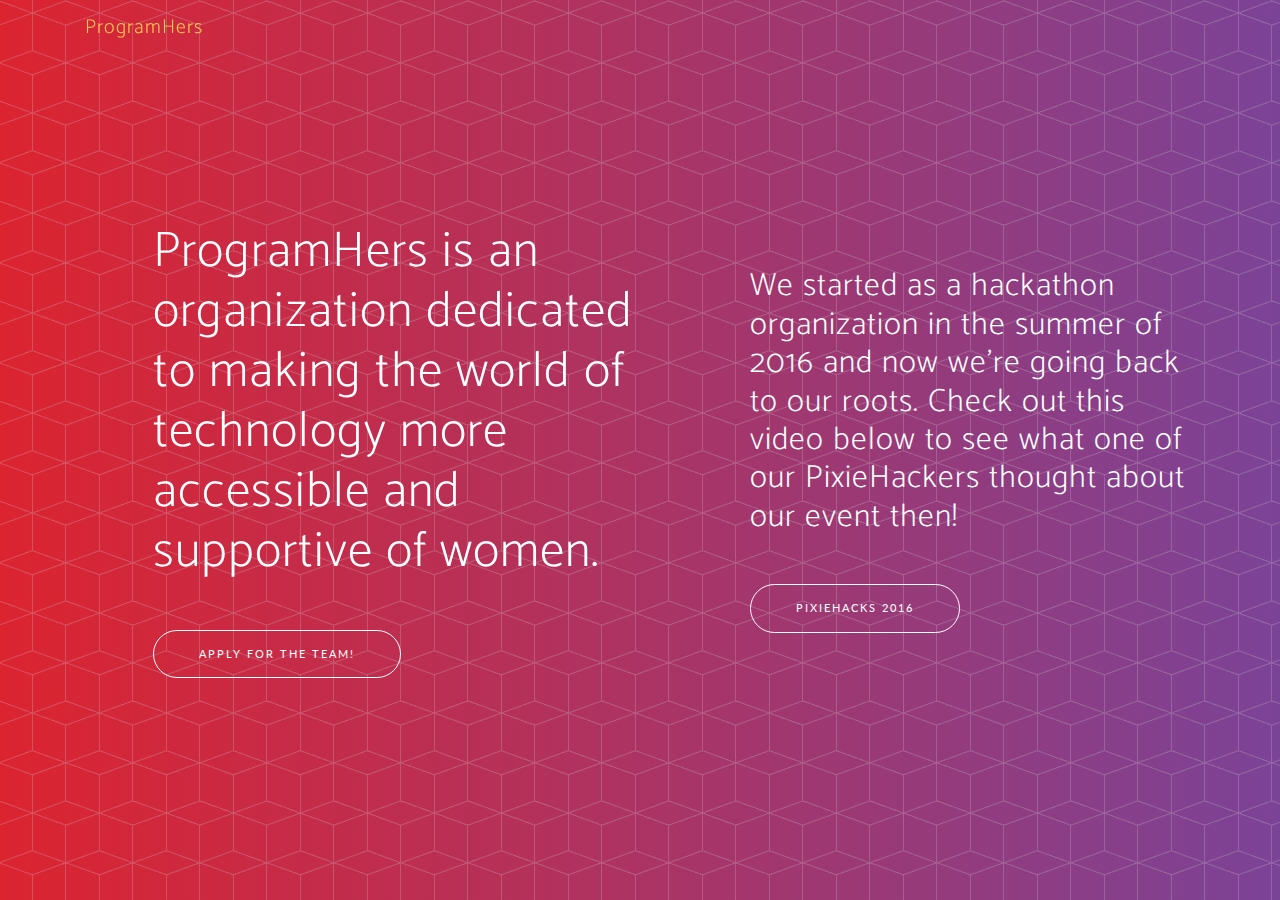
==== commit 844d26f7: "one page under construction" ====
--- a/index.html
+++ b/index.html
@@ -1,326 +1,71 @@
-<!DOCTYPE HTML>
-<html>
-<head>
-	<meta charset="utf-8">
-	<meta http-equiv="X-UA-Compatible" content="IE=edge">
-	<title>ProgramHers</title>
-	<meta name="viewport" content="width=device-width, initial-scale=1">
-	<!--CHANGE THESE KEYWORDS-->
-	<meta name="description" content="Free HTML5 Website Template by FreeHTML5.co" />
-	<meta name="keywords" content="free website templates, free html5, free template, free bootstrap, free website template, html5, css3, mobile first, responsive" />
-	<meta name="author" content="FreeHTML5.co" />
+<!DOCTYPE html>
+<html lang="en">
 
-	<!-- Facebook and Twitter integration -->
-	<meta property="og:title" content=""/>
-	<meta property="og:image" content=""/>
-	<meta property="og:url" content=""/>
-	<meta property="og:site_name" content=""/>
-	<meta property="og:description" content=""/>
-	<meta name="twitter:title" content="" />
-	<meta name="twitter:image" content="" />
-	<meta name="twitter:url" content="" />
-	<meta name="twitter:card" content="" />
+  <head>
 
-	<link href="https://fonts.googleapis.com/css?family=Raleway:100,300,400,700" rel="stylesheet">
+    <meta charset="utf-8">
+    <meta name="viewport" content="width=device-width, initial-scale=1, shrink-to-fit=no">
+    <meta name="description" content="">
+    <meta name="author" content="">
 
-	<!-- Animate.css -->
-	<link rel="stylesheet" href="css/animate.css">
-	<!-- Icomoon Icon Fonts-->
-	<link rel="stylesheet" href="css/icomoon.css">
-	<!-- Themify Icons-->
-	<link rel="stylesheet" href="css/themify-icons.css">
-	<!-- Bootstrap  -->
-	<link rel="stylesheet" href="css/bootstrap.css">
+    <title>ProgramHers</title>
 
-	<!-- Magnific Popup -->
-	<link rel="stylesheet" href="css/magnific-popup.css">
+    <!-- Bootstrap core CSS -->
+    <link href="vendor/bootstrap/css/bootstrap.min.css" rel="stylesheet">
 
-	<!-- Owl Carousel  -->
-	<link rel="stylesheet" href="css/owl.carousel.min.css">
-	<link rel="stylesheet" href="css/owl.theme.default.min.css">
+    <!-- Custom fonts for this template -->
+    <link rel="stylesheet" href="vendor/font-awesome/css/font-awesome.min.css">
+    <link rel="stylesheet" href="vendor/simple-line-icons/css/simple-line-icons.css">
+    <link href="https://fonts.googleapis.com/css?family=Lato" rel="stylesheet">
+    <link href="https://fonts.googleapis.com/css?family=Catamaran:100,200,300,400,500,600,700,800,900" rel="stylesheet">
+    <link href="https://fonts.googleapis.com/css?family=Muli" rel="stylesheet">
 
-	<!-- Theme style  -->
-	<link rel="stylesheet" href="css/style.css">
+    <!-- Plugin CSS -->
+    <link rel="stylesheet" href="device-mockups/device-mockups.min.css">
 
-	<!-- Modernizr JS -->
-	<script src="js/modernizr-2.6.2.min.js"></script>
+    <!-- Custom styles for this template -->
+    <link href="css/new-age.min.css" rel="stylesheet">
 
-	<!-- Font Awesome -->
-	<link rel="stylesheet" href="https://cdnjs.cloudflare.com/ajax/libs/font-awesome/4.7.0/css/font-awesome.min.css">
+  </head>
 
-	<!-- FOR IE9 below -->
-<!--[if lt IE 9]>
-<script src="js/respond.min.js"></script>
-<![endif]-->
+  <body id="page-top">
 
-</head>
-<body>
-	<body background="https://millenniumedu.files.wordpress.com/2012/09/vidcode-horizontal-logo-3-27.png">
+    <!-- Navigation -->
+    <nav class="navbar navbar-expand-lg navbar-light fixed-top" id="mainNav">
+      <div class="container">
+        <a class="navbar-brand js-scroll-trigger" href="#page-top">ProgramHers</a>
+      </div>
+    </nav>
 
-		<div class="gtco-loader"></div>
+    <header class="masthead">
+      <div class="container h-100">
+        <div class="row h-100">
+          <div class="col-lg-7 my-auto">
+            <div class="header-content mx-auto">
+              <h1 class="mb-5">ProgramHers is an organization dedicated to making the world of technology more accessible and supportive of women.</h1>
+              <a href="#download" class="btn btn-outline btn-xl js-scroll-trigger">Apply for the Team!</a>
+            </div>
+          </div>
+          <div class="col-lg-5 my-auto">
+                <div class="header-content mx-auto">
+                  <h2 class="mb-5">We started as a hackathon organization in the summer of 2016 and now we're going back to our roots. Check out this video below to see what one of our PixieHackers thought about our event then!</h2>
+                  <a href="https://www.youtube.com/watch?v=5nLuK13_i6g" class="btn btn-outline btn-xl js-scroll-trigger">PixieHacks 2016</a>
+                </div>
+          </div>
+        </div>
+      </div>
+    </header>
 
-		<div id="page">
+    <!-- Bootstrap core JavaScript -->
+    <script src="vendor/jquery/jquery.min.js"></script>
+    <script src="vendor/bootstrap/js/bootstrap.bundle.min.js"></script>
 
-			<nav class="gtco-nav" role="navigation">
-				<div class="gtco-container">
+    <!-- Plugin JavaScript -->
+    <script src="vendor/jquery-easing/jquery.easing.min.js"></script>
 
-					<div class="row">
-						<div class="col-sm-2 col-xs-12">
-							<div id="gtco-logo"><a href="index.html"><img src="images/logo.png" alt="ProgramHers"></a></div>
-						</div>
-						<div class="col-xs-10 text-right menu-1">
-							<ul>
-								<li class="active"><a href="index.html">Home</a></li>
-								<li><a href="about.html">About Us</a></li>
-								<li class="has-dropdown">
-									<a href="programs.html">Our Programs</a>
-									<ul class="dropdown">
-										<li><a href="programs.html#educate">Educate</a></li>
-										<li><a href="programs.html#connect">Connect</a></li>
-										<li><a href="programs.html#innovate">Innovate</a></li>
-									</ul>
-								</li>
-								<li><a href="sponsorship.html">Sponsor Us!</a></li>
-							</ul>
-						</div>
-					</div>
+    <!-- Custom scripts for this template -->
+    <script src="js/new-age.min.js"></script>
 
-				</div>
-			</nav>
+  </body>
 
-			<header id="new-background" class="gtco-cover" role="banner">
-				<div class="gtco-container">
-					<div class="row">
-						<div class="col-md-12 col-md-offset-0 text-left">
-							<div class="display-t">
-								<div class="display-tc">
-									<div class="row">
-										<div class="col-md-5 text-center header-img animate-box">
-											<img src="images/cube.png" alt="ProgramHers">
-										</div>
-										<div class="col-md-7 copy animate-box">
-											<h1>Welcome to ProgramHers!</h1>
-											<p>We are an organization dedicated to the immersion of women in the tech sphere.</p>
-											<p><a href="#mission" class="btn btn-special">Check Us Out!</a></p>
-										</div>
-									</div>
-								</div>
-							</div>
-						</div>
-					</div>
-				</div>
-			</header>
-			<!-- END #gtco-header -->
-
-			<div class="gtco-client">
-				<div class="gtco-container">
-					<div class="row">
-						<div class="col-md-2 text-center client col-sm-6 col-xs-6 col-xs-offset-0 col-sm-offset-0">
-							<img src="images/client_0.png" alt="tumblr" class="img-responsive">
-						</div>
-						<div class="col-md-2 col-md-offset-1 text-center client col-sm-6 col-xs-6 col-xs-offset-0 col-sm-offset-0">
-							<img src="images/client_1.png" alt="#BUILTBYGIRLS" class="img-responsive">
-						</div>
-						<div class="col-md-2 text-center client col-sm-6 col-xs-6 col-xs-offset-0 col-sm-offset-0">
-							<img src="images/client_2.png" alt="Girls Who Code" class="img-responsive">
-						</div>
-						<div class="col-md-2 text-center client col-sm-6 col-xs-6 col-xs-offset-0 col-sm-offset-0">
-							<img src="images/client_3.png" alt="CleverTap" class="img-responsive">
-						</div>
-						<div class="col-md-2 text-center client col-sm-6 col-xs-6 col-xs-offset-0 col-sm-offset-0">
-							<img src="images/client_4.png" alt="vidcode" class="img-responsive">
-						</div>
-						<div class="col-md-2 text-center client col-sm-6 col-xs-6 col-xs-offset-0 col-sm-offset-0">
-							<img src="images/client_5.png" alt="Hearst" class="img-responsive">
-						</div>
-						<div class="col-md-2 text-center client col-sm-6 col-xs-6 col-xs-offset-0 col-sm-offset-0">
-							<img src="images/client_6.png" alt="LookBooker" class="img-responsive">
-						</div>
-					</div>
-				</div>
-			</div>
-			<!-- END .gtco-client -->
-
-			<div id="mission" class="gtco-services gtco-section">
-				<div class="gtco-container">
-					<div class="row row-pb-sm">
-						<div class="col-md-8 col-md-offset-2 gtco-heading text-center">
-							<h2>Be the movement.</h2>
-							<p>Our mission is to create an organization that provides women in technology with opportunities and a community to cultivate ideas and develop professionalism, while allowing these girls to create a movement of their own.</p>
-							<p><a href="http://eepurl.com/b9cZzj" class="btn btn-special">Sign up for our newsletter</a></p>
-						</div>
-					</div>
-					<div class="row row-pb-md">
-						<a href="programs.html#educate">
-							<div class="col-md-4 col-sm-4 service-wrap">
-								<div class="service">
-									<h3><i class="ti-pencil"></i> Educate</h3>
-									<p>It's a known fact that there's a pipeline issue for women in tech - at a young age, they are less likely to be encouraged to pursue STEM fields than young men of the same age. ProgramHers will run a <strong>webinar workshop series</strong> to expose these young women to speakers from all aspects of the tech community and their particular skillsets and journeys.</p>
-								</div>
-							</div>
-						</a>
-						<a href="programs.html#connect">
-							<div class="col-md-4 col-sm-4 service-wrap">
-								<div class="service animate-change">
-									<h3><i class="ti-link"></i> Connect</h3>
-									<p>For young women in tech, it's imperative to have a supportive network of people behind them. ProgramHers supplements these bonds with large events, such as <Strong>hackathons, conferences, and tech talks</Strong> for our participants to meet and work with each other.</p>
-								</div>
-							</div>
-						</a>
-						<a href="programs.html#innovate">
-							<div class="col-md-4 col-sm-4 service-wrap">
-								<div class="service">
-									<h3><i class="ti-light-bulb"></i> Innovate</h3>
-									<p>After the success of PixieHacks in July of 2016, many of our hackers reached out to us to know how they could run their own events! ProgramHers is dedicated to helping these young women start their own events through <strong>sponsorship and guidance</strong> so the world can start to see a new perspective on tech.</p>
-								</div>
-							</div>
-						</a>
-						<div class="clearfix visible-md-block visible-sm-block"></div>
-					</div>
-				</div>
-				<p class="text-center"><a href="programs.html" class="btn btn-special">Learn More About Our Programs</a></p>
-			</div>
-			<!-- END .gtco-services -->
-
-			<div class="gtco-section gtco-products">
-				<div class="gtco-container">
-					<div class="row row-pb-sm">
-						<div class="col-md-8 col-md-offset-2 gtco-heading text-center">
-						<h2>Sponsors and Supporters</h2>
-							<p>The young women we have as participants in ProgramHers are part of the next generation of builders, thinkers, and change-makers. By getting involved with ProgramHers, you'll get a chance to tap into this potential and make an impact on our future.</p>
-						</div>
-						<div class="col-md-12 text-center">
-							<p><a href="sponsorship.html" target="_blank" class="btn btn-special">Click Here to Learn How You Can Support Us</a></p>
-						</div>
-						<div class="col-md-12 text-center">
-							<p>or shoot us an email at <h3><a href="mailto:sponsorship@programhers.org">sponsorship@programhers.org</a></h3></p>
-						</div>
-					</div>
-					<div class="row row-pb-md">
-						<div class="col-md-4 col-sm-4">
-							<a href="#" class="gtco-item two-row bg-img animate-box" style="background-image: url(images/img_1.jpg)">
-								<div class="overlay">
-									<i class="ti-arrow-top-right"></i>
-									<div class="copy">
-										<h3>Hearst</h3>
-									</div>
-								</div>
-								<img src="images/img_1.jpg" class="hidden" alt="Free HTML5 Website Template by FreeHTML5.co">
-							</a>
-							<a href="#" class="gtco-item two-row bg-img animate-box" style="background-image: url(images/img_2.jpg)">
-								<div class="overlay">
-									<i class="ti-arrow-top-right"></i>
-									<div class="copy">
-										<h3>#BUILTBYGIRLS</h3>
-									</div>
-								</div>
-								<img src="images/img_2.jpg" class="hidden" alt="Free HTML5 Website Template by FreeHTML5.co">
-							</a>
-						</div>
-						<div class="col-md-4 col-sm-4">
-							<a href="#" class="gtco-item one-row bg-img animate-box" style="background-image: url(images/img_md_1.jpg)">
-								<div class="overlay">
-									<i class="ti-arrow-top-right"></i>
-									<div class="copy">
-										<h3>tumblr</h3>
-									</div>
-								</div>
-								<img src="images/img_md_1.jpg" class="hidden" alt="Free HTML5 Website Template by FreeHTML5.co">
-							</a>
-						</div>
-						<div class="col-md-4 col-sm-4">
-							<a href="#" class="gtco-item two-row bg-img animate-box" style="background-image: url(images/img_3.jpg)">
-								<div class="overlay">
-									<i class="ti-arrow-top-right"></i>
-									<div class="copy">
-										<h3>Girls Who Code</h3>
-									</div>
-								</div>
-								<img src="images/img_3.jpg" class="hidden" alt="Free HTML5 Website Template by FreeHTML5.co">
-							</a>
-							<a href="#" class="gtco-item two-row bg-img animate-box" style="background-image: url(images/img_4.jpg)">
-								<div class="overlay">
-									<i class="ti-arrow-top-right"></i>
-									<div class="copy">
-										<h3>CleverTap</h3>
-									</div>
-								</div>
-								<img src="images/img_4.jpg" class="hidden" alt="Free HTML5 Website Template by FreeHTML5.co">
-							</a>
-						</div>
-					</div>
-				</div>
-			</div>
-			<!-- END .gtco-products -->
-
-			<div class="gtco-section gtco-testimonial gtco-gray">
-				<div class="gtco-container">
-
-					<div class="row row-pb-sm">
-						<div class="col-md-8 col-md-offset-2 gtco-heading text-center">
-							<h2>About Us</h2>
-							<p>In July of 2016, we held PixieHacks, a 12 hour hackathon to immerse women in tech. After the amazing success and ecstatic hacker reviews, we knew we had to take our movement further with ProgramHers.</p>
-							<p><a href="about.html" class="btn btn-special">How We Started</a></p>
-						</div>
-					</div>
-
-					<div class="row">
-						
-					</div>
-				</div>
-			</div>
-
-
-			<footer id="gtco-footer" class="gtco-section" role="contentinfo">
-				<div class="gtco-container">
-					<div class="row row-pb-md">
-						<div class="col-md-8 col-md-offset-2 gtco-cta text-center">
-							<h3>We'd Love To Hear From You!</h3>
-							<p><a href="mailto:hello@programhers.org" class="btn btn-white btn-outline">Shoot Us An Email</a></p>
-						</div>
-					</div>
-					<div class="col-md-8 col-md-offset-2 gtco-cta text-center">
-							<h3>Follow Us On Social Media!</h3>
-							<div class="row">
-								<a href="instagram.com/programhers"><i class="fa fa-instagram fa-4x" aria-hidden="true"></i></a>
-								<a href="twitter.com/programhers"><i class="fa fa-twitter fa-4x" aria-hidden="true"></i></a>
-								<a href="facebook.com/programhers"><i class="fa fa-facebook fa-4x" aria-hidden="true"></i></a>
-							</div>
-					</div>
-				</div>
-				<div class="gtco-copyright">
-					<div class="gtco-container">
-						<div class="row">
-							<div class="col-md-6 text-left">
-								<p><small>&copy; 2017 ProgramHers. All Rights Reserved. </small></p>
-							</div>
-						</div>
-					</div>
-				</div>
-			</footer>
-
-		</div>
-
-		<div class="gototop js-top">
-			<a href="#" class="js-gotop"><i class="icon-arrow-up"></i></a>
-		</div>
-
-		<!-- jQuery -->
-		<script src="js/jquery.min.js"></script>
-		<!-- jQuery Easing -->
-		<script src="js/jquery.easing.1.3.js"></script>
-		<!-- Bootstrap -->
-		<script src="js/bootstrap.min.js"></script>
-		<!-- Waypoints -->
-		<script src="js/jquery.waypoints.min.js"></script>
-		<!-- Carousel -->
-		<script src="js/owl.carousel.min.js"></script>
-		<!-- Magnific Popup -->
-		<script src="js/jquery.magnific-popup.min.js"></script>
-		<script src="js/magnific-popup-options.js"></script>
-		<!-- Main -->
-		<script src="js/main.js"></script>
-
-	</body>
-	</html>
-
+</html>
--- a/vendor/simple-line-icons/css/simple-line-icons.css
+++ b/vendor/simple-line-icons/css/simple-line-icons.css
@@ -0,0 +1,778 @@
+@font-face {
+  font-family: 'simple-line-icons';
+  src: url('../fonts/Simple-Line-Icons.eot?v=2.4.0');
+  src: url('../fonts/Simple-Line-Icons.eot?v=2.4.0#iefix') format('embedded-opentype'), url('../fonts/Simple-Line-Icons.woff2?v=2.4.0') format('woff2'), url('../fonts/Simple-Line-Icons.ttf?v=2.4.0') format('truetype'), url('../fonts/Simple-Line-Icons.woff?v=2.4.0') format('woff'), url('../fonts/Simple-Line-Icons.svg?v=2.4.0#simple-line-icons') format('svg');
+  font-weight: normal;
+  font-style: normal;
+}
+/*
+ Use the following CSS code if you want to have a class per icon.
+ Instead of a list of all class selectors, you can use the generic [class*="icon-"] selector, but it's slower:
+*/
+.icon-user,
+.icon-people,
+.icon-user-female,
+.icon-user-follow,
+.icon-user-following,
+.icon-user-unfollow,
+.icon-login,
+.icon-logout,
+.icon-emotsmile,
+.icon-phone,
+.icon-call-end,
+.icon-call-in,
+.icon-call-out,
+.icon-map,
+.icon-location-pin,
+.icon-direction,
+.icon-directions,
+.icon-compass,
+.icon-layers,
+.icon-menu,
+.icon-list,
+.icon-options-vertical,
+.icon-options,
+.icon-arrow-down,
+.icon-arrow-left,
+.icon-arrow-right,
+.icon-arrow-up,
+.icon-arrow-up-circle,
+.icon-arrow-left-circle,
+.icon-arrow-right-circle,
+.icon-arrow-down-circle,
+.icon-check,
+.icon-clock,
+.icon-plus,
+.icon-minus,
+.icon-close,
+.icon-event,
+.icon-exclamation,
+.icon-organization,
+.icon-trophy,
+.icon-screen-smartphone,
+.icon-screen-desktop,
+.icon-plane,
+.icon-notebook,
+.icon-mustache,
+.icon-mouse,
+.icon-magnet,
+.icon-energy,
+.icon-disc,
+.icon-cursor,
+.icon-cursor-move,
+.icon-crop,
+.icon-chemistry,
+.icon-speedometer,
+.icon-shield,
+.icon-screen-tablet,
+.icon-magic-wand,
+.icon-hourglass,
+.icon-graduation,
+.icon-ghost,
+.icon-game-controller,
+.icon-fire,
+.icon-eyeglass,
+.icon-envelope-open,
+.icon-envelope-letter,
+.icon-bell,
+.icon-badge,
+.icon-anchor,
+.icon-wallet,
+.icon-vector,
+.icon-speech,
+.icon-puzzle,
+.icon-printer,
+.icon-present,
+.icon-playlist,
+.icon-pin,
+.icon-picture,
+.icon-handbag,
+.icon-globe-alt,
+.icon-globe,
+.icon-folder-alt,
+.icon-folder,
+.icon-film,
+.icon-feed,
+.icon-drop,
+.icon-drawer,
+.icon-docs,
+.icon-doc,
+.icon-diamond,
+.icon-cup,
+.icon-calculator,
+.icon-bubbles,
+.icon-briefcase,
+.icon-book-open,
+.icon-basket-loaded,
+.icon-basket,
+.icon-bag,
+.icon-action-undo,
+.icon-action-redo,
+.icon-wrench,
+.icon-umbrella,
+.icon-trash,
+.icon-tag,
+.icon-support,
+.icon-frame,
+.icon-size-fullscreen,
+.icon-size-actual,
+.icon-shuffle,
+.icon-share-alt,
+.icon-share,
+.icon-rocket,
+.icon-question,
+.icon-pie-chart,
+.icon-pencil,
+.icon-note,
+.icon-loop,
+.icon-home,
+.icon-grid,
+.icon-graph,
+.icon-microphone,
+.icon-music-tone-alt,
+.icon-music-tone,
+.icon-earphones-alt,
+.icon-earphones,
+.icon-equalizer,
+.icon-like,
+.icon-dislike,
+.icon-control-start,
+.icon-control-rewind,
+.icon-control-play,
+.icon-control-pause,
+.icon-control-forward,
+.icon-control-end,
+.icon-volume-1,
+.icon-volume-2,
+.icon-volume-off,
+.icon-calendar,
+.icon-bulb,
+.icon-chart,
+.icon-ban,
+.icon-bubble,
+.icon-camrecorder,
+.icon-camera,
+.icon-cloud-download,
+.icon-cloud-upload,
+.icon-envelope,
+.icon-eye,
+.icon-flag,
+.icon-heart,
+.icon-info,
+.icon-key,
+.icon-link,
+.icon-lock,
+.icon-lock-open,
+.icon-magnifier,
+.icon-magnifier-add,
+.icon-magnifier-remove,
+.icon-paper-clip,
+.icon-paper-plane,
+.icon-power,
+.icon-refresh,
+.icon-reload,
+.icon-settings,
+.icon-star,
+.icon-symbol-female,
+.icon-symbol-male,
+.icon-target,
+.icon-credit-card,
+.icon-paypal,
+.icon-social-tumblr,
+.icon-social-twitter,
+.icon-social-facebook,
+.icon-social-instagram,
+.icon-social-linkedin,
+.icon-social-pinterest,
+.icon-social-github,
+.icon-social-google,
+.icon-social-reddit,
+.icon-social-skype,
+.icon-social-dribbble,
+.icon-social-behance,
+.icon-social-foursqare,
+.icon-social-soundcloud,
+.icon-social-spotify,
+.icon-social-stumbleupon,
+.icon-social-youtube,
+.icon-social-dropbox,
+.icon-social-vkontakte,
+.icon-social-steam {
+  font-family: 'simple-line-icons';
+  speak: none;
+  font-style: normal;
+  font-weight: normal;
+  font-variant: normal;
+  text-transform: none;
+  line-height: 1;
+  /* Better Font Rendering =========== */
+  -webkit-font-smoothing: antialiased;
+  -moz-osx-font-smoothing: grayscale;
+}
+.icon-user:before {
+  content: "\e005";
+}
+.icon-people:before {
+  content: "\e001";
+}
+.icon-user-female:before {
+  content: "\e000";
+}
+.icon-user-follow:before {
+  content: "\e002";
+}
+.icon-user-following:before {
+  content: "\e003";
+}
+.icon-user-unfollow:before {
+  content: "\e004";
+}
+.icon-login:before {
+  content: "\e066";
+}
+.icon-logout:before {
+  content: "\e065";
+}
+.icon-emotsmile:before {
+  content: "\e021";
+}
+.icon-phone:before {
+  content: "\e600";
+}
+.icon-call-end:before {
+  content: "\e048";
+}
+.icon-call-in:before {
+  content: "\e047";
+}
+.icon-call-out:before {
+  content: "\e046";
+}
+.icon-map:before {
+  content: "\e033";
+}
+.icon-location-pin:before {
+  content: "\e096";
+}
+.icon-direction:before {
+  content: "\e042";
+}
+.icon-directions:before {
+  content: "\e041";
+}
+.icon-compass:before {
+  content: "\e045";
+}
+.icon-layers:before {
+  content: "\e034";
+}
+.icon-menu:before {
+  content: "\e601";
+}
+.icon-list:before {
+  content: "\e067";
+}
+.icon-options-vertical:before {
+  content: "\e602";
+}
+.icon-options:before {
+  content: "\e603";
+}
+.icon-arrow-down:before {
+  content: "\e604";
+}
+.icon-arrow-left:before {
+  content: "\e605";
+}
+.icon-arrow-right:before {
+  content: "\e606";
+}
+.icon-arrow-up:before {
+  content: "\e607";
+}
+.icon-arrow-up-circle:before {
+  content: "\e078";
+}
+.icon-arrow-left-circle:before {
+  content: "\e07a";
+}
+.icon-arrow-right-circle:before {
+  content: "\e079";
+}
+.icon-arrow-down-circle:before {
+  content: "\e07b";
+}
+.icon-check:before {
+  content: "\e080";
+}
+.icon-clock:before {
+  content: "\e081";
+}
+.icon-plus:before {
+  content: "\e095";
+}
+.icon-minus:before {
+  content: "\e615";
+}
+.icon-close:before {
+  content: "\e082";
+}
+.icon-event:before {
+  content: "\e619";
+}
+.icon-exclamation:before {
+  content: "\e617";
+}
+.icon-organization:before {
+  content: "\e616";
+}
+.icon-trophy:before {
+  content: "\e006";
+}
+.icon-screen-smartphone:before {
+  content: "\e010";
+}
+.icon-screen-desktop:before {
+  content: "\e011";
+}
+.icon-plane:before {
+  content: "\e012";
+}
+.icon-notebook:before {
+  content: "\e013";
+}
+.icon-mustache:before {
+  content: "\e014";
+}
+.icon-mouse:before {
+  content: "\e015";
+}
+.icon-magnet:before {
+  content: "\e016";
+}
+.icon-energy:before {
+  content: "\e020";
+}
+.icon-disc:before {
+  content: "\e022";
+}
+.icon-cursor:before {
+  content: "\e06e";
+}
+.icon-cursor-move:before {
+  content: "\e023";
+}
+.icon-crop:before {
+  content: "\e024";
+}
+.icon-chemistry:before {
+  content: "\e026";
+}
+.icon-speedometer:before {
+  content: "\e007";
+}
+.icon-shield:before {
+  content: "\e00e";
+}
+.icon-screen-tablet:before {
+  content: "\e00f";
+}
+.icon-magic-wand:before {
+  content: "\e017";
+}
+.icon-hourglass:before {
+  content: "\e018";
+}
+.icon-graduation:before {
+  content: "\e019";
+}
+.icon-ghost:before {
+  content: "\e01a";
+}
+.icon-game-controller:before {
+  content: "\e01b";
+}
+.icon-fire:before {
+  content: "\e01c";
+}
+.icon-eyeglass:before {
+  content: "\e01d";
+}
+.icon-envelope-open:before {
+  content: "\e01e";
+}
+.icon-envelope-letter:before {
+  content: "\e01f";
+}
+.icon-bell:before {
+  content: "\e027";
+}
+.icon-badge:before {
+  content: "\e028";
+}
+.icon-anchor:before {
+  content: "\e029";
+}
+.icon-wallet:before {
+  content: "\e02a";
+}
+.icon-vector:before {
+  content: "\e02b";
+}
+.icon-speech:before {
+  content: "\e02c";
+}
+.icon-puzzle:before {
+  content: "\e02d";
+}
+.icon-printer:before {
+  content: "\e02e";
+}
+.icon-present:before {
+  content: "\e02f";
+}
+.icon-playlist:before {
+  content: "\e030";
+}
+.icon-pin:before {
+  content: "\e031";
+}
+.icon-picture:before {
+  content: "\e032";
+}
+.icon-handbag:before {
+  content: "\e035";
+}
+.icon-globe-alt:before {
+  content: "\e036";
+}
+.icon-globe:before {
+  content: "\e037";
+}
+.icon-folder-alt:before {
+  content: "\e039";
+}
+.icon-folder:before {
+  content: "\e089";
+}
+.icon-film:before {
+  content: "\e03a";
+}
+.icon-feed:before {
+  content: "\e03b";
+}
+.icon-drop:before {
+  content: "\e03e";
+}
+.icon-drawer:before {
+  content: "\e03f";
+}
+.icon-docs:before {
+  content: "\e040";
+}
+.icon-doc:before {
+  content: "\e085";
+}
+.icon-diamond:before {
+  content: "\e043";
+}
+.icon-cup:before {
+  content: "\e044";
+}
+.icon-calculator:before {
+  content: "\e049";
+}
+.icon-bubbles:before {
+  content: "\e04a";
+}
+.icon-briefcase:before {
+  content: "\e04b";
+}
+.icon-book-open:before {
+  content: "\e04c";
+}
+.icon-basket-loaded:before {
+  content: "\e04d";
+}
+.icon-basket:before {
+  content: "\e04e";
+}
+.icon-bag:before {
+  content: "\e04f";
+}
+.icon-action-undo:before {
+  content: "\e050";
+}
+.icon-action-redo:before {
+  content: "\e051";
+}
+.icon-wrench:before {
+  content: "\e052";
+}
+.icon-umbrella:before {
+  content: "\e053";
+}
+.icon-trash:before {
+  content: "\e054";
+}
+.icon-tag:before {
+  content: "\e055";
+}
+.icon-support:before {
+  content: "\e056";
+}
+.icon-frame:before {
+  content: "\e038";
+}
+.icon-size-fullscreen:before {
+  content: "\e057";
+}
+.icon-size-actual:before {
+  content: "\e058";
+}
+.icon-shuffle:before {
+  content: "\e059";
+}
+.icon-share-alt:before {
+  content: "\e05a";
+}
+.icon-share:before {
+  content: "\e05b";
+}
+.icon-rocket:before {
+  content: "\e05c";
+}
+.icon-question:before {
+  content: "\e05d";
+}
+.icon-pie-chart:before {
+  content: "\e05e";
+}
+.icon-pencil:before {
+  content: "\e05f";
+}
+.icon-note:before {
+  content: "\e060";
+}
+.icon-loop:before {
+  content: "\e064";
+}
+.icon-home:before {
+  content: "\e069";
+}
+.icon-grid:before {
+  content: "\e06a";
+}
+.icon-graph:before {
+  content: "\e06b";
+}
+.icon-microphone:before {
+  content: "\e063";
+}
+.icon-music-tone-alt:before {
+  content: "\e061";
+}
+.icon-music-tone:before {
+  content: "\e062";
+}
+.icon-earphones-alt:before {
+  content: "\e03c";
+}
+.icon-earphones:before {
+  content: "\e03d";
+}
+.icon-equalizer:before {
+  content: "\e06c";
+}
+.icon-like:before {
+  content: "\e068";
+}
+.icon-dislike:before {
+  content: "\e06d";
+}
+.icon-control-start:before {
+  content: "\e06f";
+}
+.icon-control-rewind:before {
+  content: "\e070";
+}
+.icon-control-play:before {
+  content: "\e071";
+}
+.icon-control-pause:before {
+  content: "\e072";
+}
+.icon-control-forward:before {
+  content: "\e073";
+}
+.icon-control-end:before {
+  content: "\e074";
+}
+.icon-volume-1:before {
+  content: "\e09f";
+}
+.icon-volume-2:before {
+  content: "\e0a0";
+}
+.icon-volume-off:before {
+  content: "\e0a1";
+}
+.icon-calendar:before {
+  content: "\e075";
+}
+.icon-bulb:before {
+  content: "\e076";
+}
+.icon-chart:before {
+  content: "\e077";
+}
+.icon-ban:before {
+  content: "\e07c";
+}
+.icon-bubble:before {
+  content: "\e07d";
+}
+.icon-camrecorder:before {
+  content: "\e07e";
+}
+.icon-camera:before {
+  content: "\e07f";
+}
+.icon-cloud-download:before {
+  content: "\e083";
+}
+.icon-cloud-upload:before {
+  content: "\e084";
+}
+.icon-envelope:before {
+  content: "\e086";
+}
+.icon-eye:before {
+  content: "\e087";
+}
+.icon-flag:before {
+  content: "\e088";
+}
+.icon-heart:before {
+  content: "\e08a";
+}
+.icon-info:before {
+  content: "\e08b";
+}
+.icon-key:before {
+  content: "\e08c";
+}
+.icon-link:before {
+  content: "\e08d";
+}
+.icon-lock:before {
+  content: "\e08e";
+}
+.icon-lock-open:before {
+  content: "\e08f";
+}
+.icon-magnifier:before {
+  content: "\e090";
+}
+.icon-magnifier-add:before {
+  content: "\e091";
+}
+.icon-magnifier-remove:before {
+  content: "\e092";
+}
+.icon-paper-clip:before {
+  content: "\e093";
+}
+.icon-paper-plane:before {
+  content: "\e094";
+}
+.icon-power:before {
+  content: "\e097";
+}
+.icon-refresh:before {
+  content: "\e098";
+}
+.icon-reload:before {
+  content: "\e099";
+}
+.icon-settings:before {
+  content: "\e09a";
+}
+.icon-star:before {
+  content: "\e09b";
+}
+.icon-symbol-female:before {
+  content: "\e09c";
+}
+.icon-symbol-male:before {
+  content: "\e09d";
+}
+.icon-target:before {
+  content: "\e09e";
+}
+.icon-credit-card:before {
+  content: "\e025";
+}
+.icon-paypal:before {
+  content: "\e608";
+}
+.icon-social-tumblr:before {
+  content: "\e00a";
+}
+.icon-social-twitter:before {
+  content: "\e009";
+}
+.icon-social-facebook:before {
+  content: "\e00b";
+}
+.icon-social-instagram:before {
+  content: "\e609";
+}
+.icon-social-linkedin:before {
+  content: "\e60a";
+}
+.icon-social-pinterest:before {
+  content: "\e60b";
+}
+.icon-social-github:before {
+  content: "\e60c";
+}
+.icon-social-google:before {
+  content: "\e60d";
+}
+.icon-social-reddit:before {
+  content: "\e60e";
+}
+.icon-social-skype:before {
+  content: "\e60f";
+}
+.icon-social-dribbble:before {
+  content: "\e00d";
+}
+.icon-social-behance:before {
+  content: "\e610";
+}
+.icon-social-foursqare:before {
+  content: "\e611";
+}
+.icon-social-soundcloud:before {
+  content: "\e612";
+}
+.icon-social-spotify:before {
+  content: "\e613";
+}
+.icon-social-stumbleupon:before {
+  content: "\e614";
+}
+.icon-social-youtube:before {
+  content: "\e008";
+}
+.icon-social-dropbox:before {
+  content: "\e00c";
+}
+.icon-social-vkontakte:before {
+  content: "\e618";
+}
+.icon-social-steam:before {
+  content: "\e620";
+}
--- a/css/new-age.min.css
+++ b/css/new-age.min.css
@@ -0,0 +1 @@
+body,html{width:100%;height:100%}body{font-family:Muli,Helvetica,Arial,sans-serif}a{color:#fdcc52;-webkit-transition:all .35s;-moz-transition:all .35s;transition:all .35s}a:focus,a:hover{color:#fcbd20}hr{max-width:100px;margin:25px auto 0;border-width:1px;border-color:rgba(34,34,34,.1)}hr.light{border-color:#fff}h1,h2,h3,h4,h5,h6{font-family:Catamaran,Helvetica,Arial,sans-serif;font-weight:200;letter-spacing:1px}p{font-size:18px;line-height:1.5;margin-bottom:20px}section{padding:100px 0}section h2{font-size:50px}#mainNav{border-color:rgba(34,34,34,.05);background-color:#fff;-webkit-transition:all .35s;-moz-transition:all .35s;transition:all .35s;font-family:Catamaran,Helvetica,Arial,sans-serif;font-weight:200;letter-spacing:1px}#mainNav .navbar-brand{color:#fdcc52;font-family:Catamaran,Helvetica,Arial,sans-serif;font-weight:200;letter-spacing:1px}#mainNav .navbar-brand:focus,#mainNav .navbar-brand:hover{color:#fcbd20}#mainNav .navbar-toggler{font-size:12px;padding:8px 10px;color:#222}#mainNav .navbar-nav>li>a{font-size:11px;font-family:Lato,Helvetica,Arial,sans-serif;letter-spacing:2px;text-transform:uppercase}#mainNav .navbar-nav>li>a.active{color:#fdcc52!important;background-color:transparent}#mainNav .navbar-nav>li>a.active:hover{background-color:transparent}#mainNav .navbar-nav>li>a,#mainNav .navbar-nav>li>a:focus{color:#222}#mainNav .navbar-nav>li>a:focus:hover,#mainNav .navbar-nav>li>a:hover{color:#fdcc52}@media (min-width:992px){#mainNav{border-color:transparent;background-color:transparent}#mainNav .navbar-brand{color:fade(white,70%)}#mainNav .navbar-brand:focus,#mainNav .navbar-brand:hover{color:#fff}#mainNav .navbar-nav>li>a,#mainNav .navbar-nav>li>a:focus{color:rgba(255,255,255,.7)}#mainNav .navbar-nav>li>a:focus:hover,#mainNav .navbar-nav>li>a:hover{color:#fff}#mainNav.navbar-shrink{border-color:rgba(34,34,34,.1);background-color:#fff}#mainNav.navbar-shrink .navbar-brand{color:#222}#mainNav.navbar-shrink .navbar-brand:focus,#mainNav.navbar-shrink .navbar-brand:hover{color:#fdcc52}#mainNav.navbar-shrink .navbar-nav>li>a,#mainNav.navbar-shrink .navbar-nav>li>a:focus{color:#222}#mainNav.navbar-shrink .navbar-nav>li>a:focus:hover,#mainNav.navbar-shrink .navbar-nav>li>a:hover{color:#fdcc52}}header.masthead{position:relative;width:100%;padding-top:150px;padding-bottom:100px;color:#fff;background:url(../img/bg-pattern.png),#7b4397;background:url(../img/bg-pattern.png),-webkit-linear-gradient(to left,#7b4397,#dc2430);background:url(../img/bg-pattern.png),linear-gradient(to left,#7b4397,#dc2430)}header.masthead .header-content{max-width:500px;margin-bottom:100px;text-align:center}header.masthead .header-content h1{font-size:30px}header.masthead .device-container{max-width:325px;margin-right:auto;margin-left:auto}header.masthead .device-container .screen img{border-radius:3px}@media (min-width:992px){header.masthead{height:100vh;min-height:775px;padding-top:0;padding-bottom:0}header.masthead .header-content{margin-bottom:0;text-align:left}header.masthead .header-content h1{font-size:50px}header.masthead .device-container{max-width:325px}}section.download{position:relative;padding:150px 0}section.download h2{font-size:50px;margin-top:0}section.download .badges .badge-link{display:block;margin-bottom:25px}section.download .badges .badge-link:last-child{margin-bottom:0}section.download .badges .badge-link img{height:60px}@media (min-width:768px){section.download .badges .badge-link{display:inline-block;margin-bottom:0}}@media (min-width:768px){section.download h2{font-size:70px}}section.features .section-heading{margin-bottom:100px}section.features .section-heading h2{margin-top:0}section.features .section-heading p{margin-bottom:0}section.features .device-container,section.features .feature-item{max-width:325px;margin:0 auto}section.features .device-container{margin-bottom:100px}@media (min-width:992px){section.features .device-container{margin-bottom:0}}section.features .feature-item{padding-top:50px;padding-bottom:50px;text-align:center}section.features .feature-item h3{font-size:30px}section.features .feature-item i{font-size:80px;display:block;margin-bottom:15px;background:-webkit-linear-gradient(to left,#7b4397,#dc2430);background:linear-gradient(to left,#7b4397,#dc2430);-webkit-background-clip:text;-webkit-text-fill-color:transparent}section.cta{position:relative;padding:250px 0;background-image:url(../img/bg-cta.jpg);background-position:center;-webkit-background-size:cover;-moz-background-size:cover;-o-background-size:cover;background-size:cover}section.cta .cta-content{position:relative;z-index:1}section.cta .cta-content h2{font-size:50px;max-width:450px;margin-top:0;margin-bottom:25px;color:#fff}@media (min-width:768px){section.cta .cta-content h2{font-size:80px}}section.cta .overlay{position:absolute;top:0;left:0;width:100%;height:100%;background-color:rgba(0,0,0,.5)}section.contact{text-align:center}section.contact h2{margin-top:0;margin-bottom:25px}section.contact h2 i{color:#dd4b39}section.contact ul.list-social{margin-bottom:0}section.contact ul.list-social li a{font-size:40px;line-height:80px;display:block;width:80px;height:80px;color:#fff;border-radius:100%}section.contact ul.list-social li.social-twitter a{background-color:#1da1f2}section.contact ul.list-social li.social-twitter a:hover{background-color:#0d95e8}section.contact ul.list-social li.social-facebook a{background-color:#3b5998}section.contact ul.list-social li.social-facebook a:hover{background-color:#344e86}section.contact ul.list-social li.social-google-plus a{background-color:#dd4b39}section.contact ul.list-social li.social-google-plus a:hover{background-color:#d73925}footer{padding:25px 0;text-align:center;color:rgba(255,255,255,.3);background-color:#222}footer p{font-size:12px;margin:0}footer ul{margin-bottom:0}footer ul li a{font-size:12px;color:rgba(255,255,255,.3)}footer ul li a.active,footer ul li a:active,footer ul li a:focus,footer ul li a:hover{text-decoration:none}.bg-primary{background:#fdcc52;background:-webkit-linear-gradient(#fdcc52,#fdc539);background:linear-gradient(#fdcc52,#fdc539)}.text-primary{color:#fdcc52}.no-gutter>[class*=col-]{padding-right:0;padding-left:0}.btn-outline{color:#fff;border:1px solid;border-color:#fff}.btn-outline.active,.btn-outline:active,.btn-outline:focus,.btn-outline:hover{color:#fff;border-color:#fdcc52;background-color:#fdcc52}.btn{border-radius:300px;font-family:Lato,Helvetica,Arial,sans-serif;letter-spacing:2px;text-transform:uppercase}.btn-xl{font-size:11px;padding:15px 45px}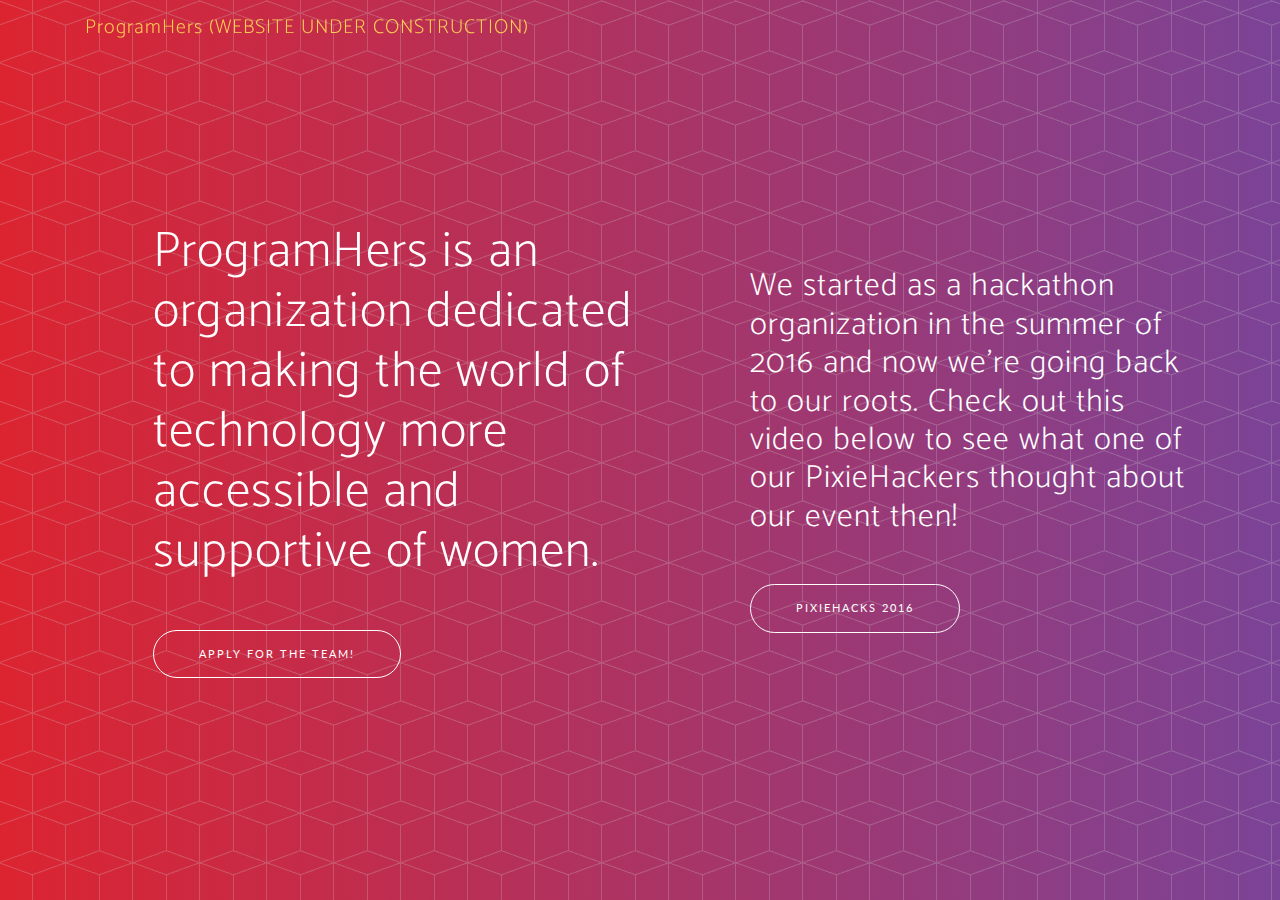
==== commit 0b0edb39: "one page under construction" ====
--- a/index.html
+++ b/index.html
@@ -33,7 +33,7 @@
     <!-- Navigation -->
     <nav class="navbar navbar-expand-lg navbar-light fixed-top" id="mainNav">
       <div class="container">
-        <a class="navbar-brand js-scroll-trigger" href="#page-top">ProgramHers</a>
+        <a class="navbar-brand js-scroll-trigger" href="#page-top">ProgramHers (WEBSITE UNDER CONSTRUCTION)</a>
       </div>
     </nav>
 
@@ -43,7 +43,7 @@
           <div class="col-lg-7 my-auto">
             <div class="header-content mx-auto">
               <h1 class="mb-5">ProgramHers is an organization dedicated to making the world of technology more accessible and supportive of women.</h1>
-              <a href="#download" class="btn btn-outline btn-xl js-scroll-trigger">Apply for the Team!</a>
+              <a href="https://goo.gl/forms/n6jgAGqJZCzoKtsZ2" class="btn btn-outline btn-xl js-scroll-trigger">Apply for the Team!</a>
             </div>
           </div>
           <div class="col-lg-5 my-auto">
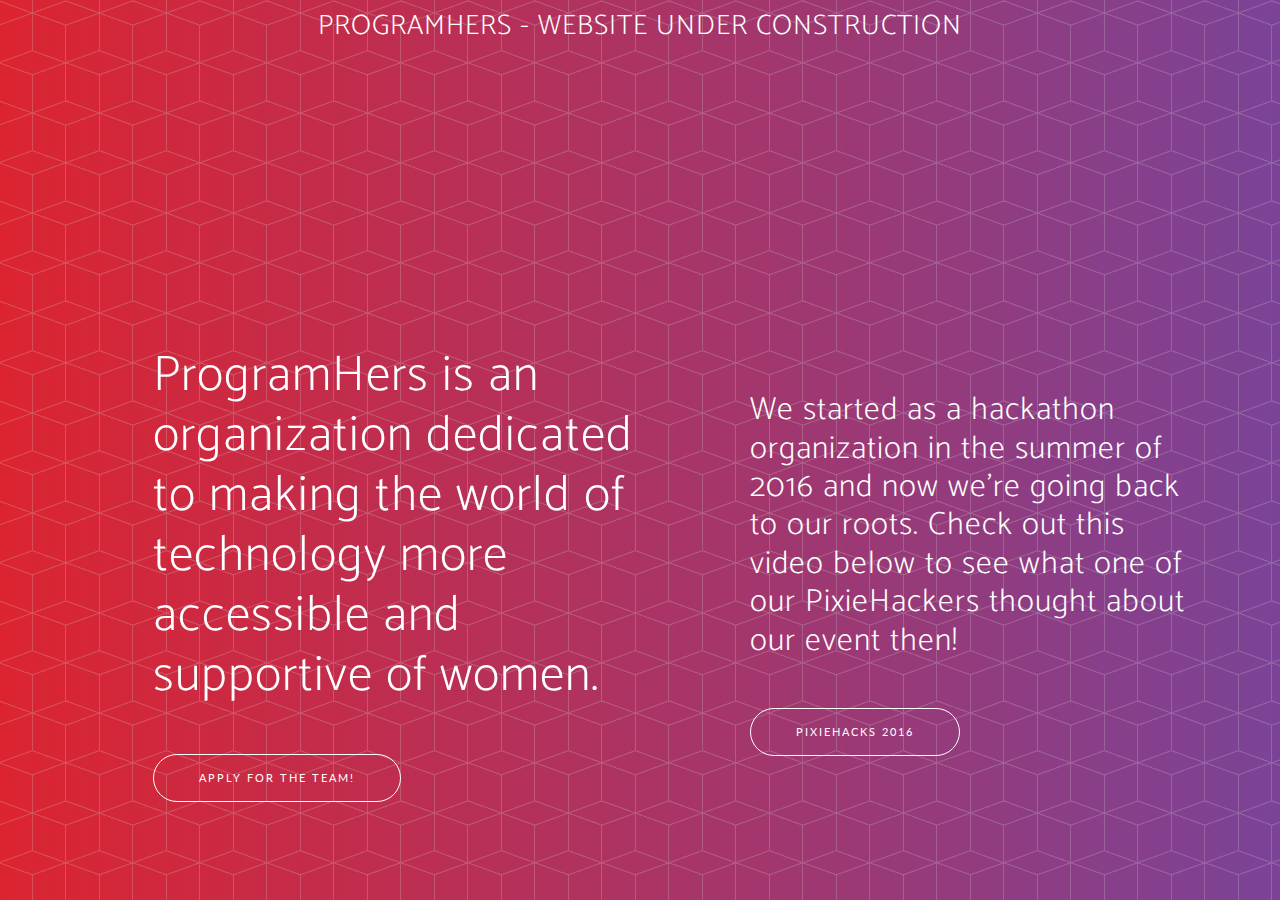
==== commit 130fa8cb: "one page under construction" ====
--- a/index.html
+++ b/index.html
@@ -31,15 +31,12 @@
   <body id="page-top">
 
     <!-- Navigation -->
-    <nav class="navbar navbar-expand-lg navbar-light fixed-top" id="mainNav">
-      <div class="container">
-        <a class="navbar-brand js-scroll-trigger" href="#page-top">ProgramHers (WEBSITE UNDER CONSTRUCTION)</a>
-      </div>
-    </nav>
-
     <header class="masthead">
       <div class="container h-100">
         <div class="row h-100">
+          <div style="margin:0 auto;padding-top:10px;">
+            <h3>PROGRAMHERS - WEBSITE UNDER CONSTRUCTION</h3>
+          </div>
           <div class="col-lg-7 my-auto">
             <div class="header-content mx-auto">
               <h1 class="mb-5">ProgramHers is an organization dedicated to making the world of technology more accessible and supportive of women.</h1>
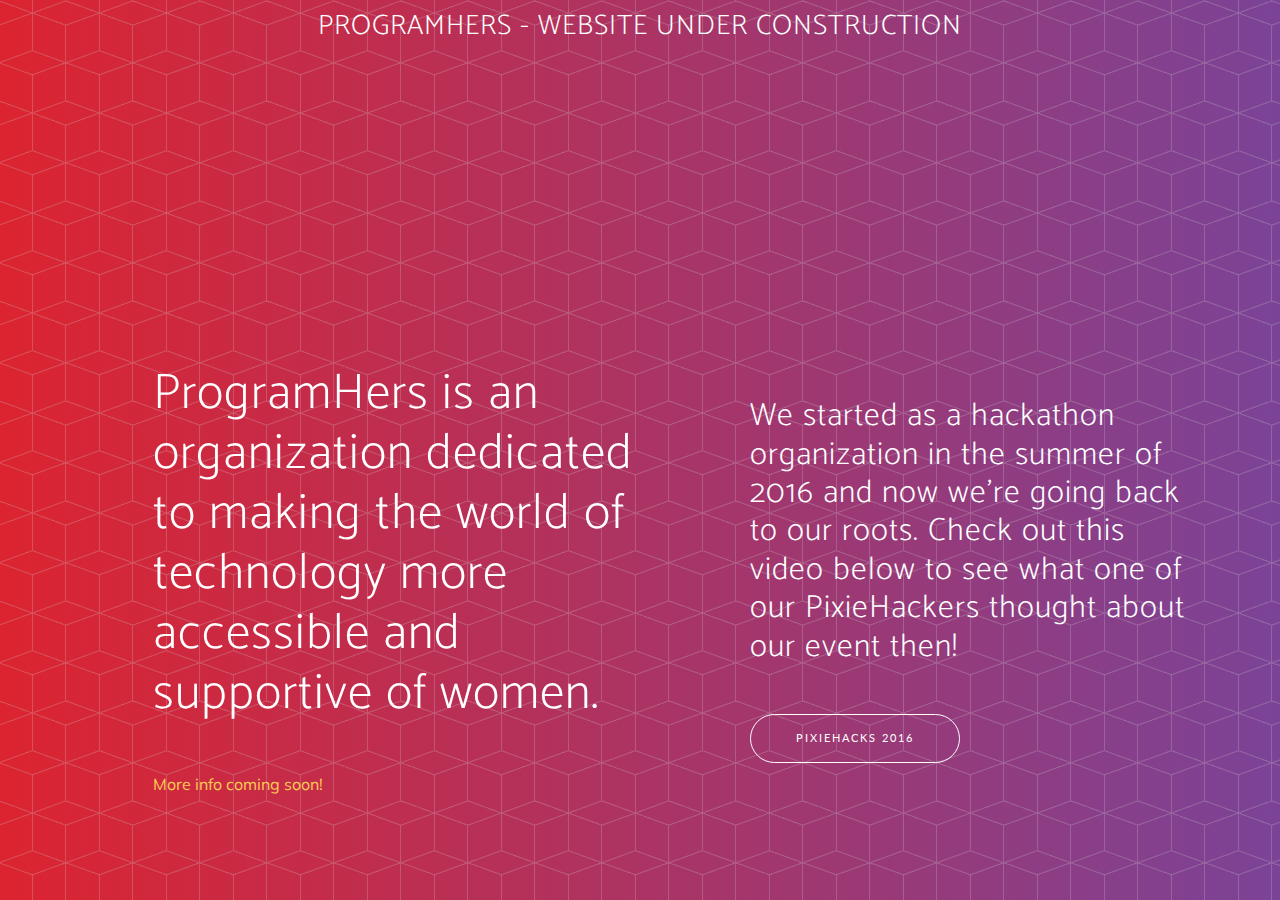
==== commit ca4622a9: "C" ====
--- a/index.html
+++ b/index.html
@@ -40,7 +40,7 @@
           <div class="col-lg-7 my-auto">
             <div class="header-content mx-auto">
               <h1 class="mb-5">ProgramHers is an organization dedicated to making the world of technology more accessible and supportive of women.</h1>
-              <a href="https://goo.gl/forms/n6jgAGqJZCzoKtsZ2" class="btn btn-outline btn-xl js-scroll-trigger">Apply for the Team!</a>
+              <a href="#">More info coming soon!</a>
             </div>
           </div>
           <div class="col-lg-5 my-auto">
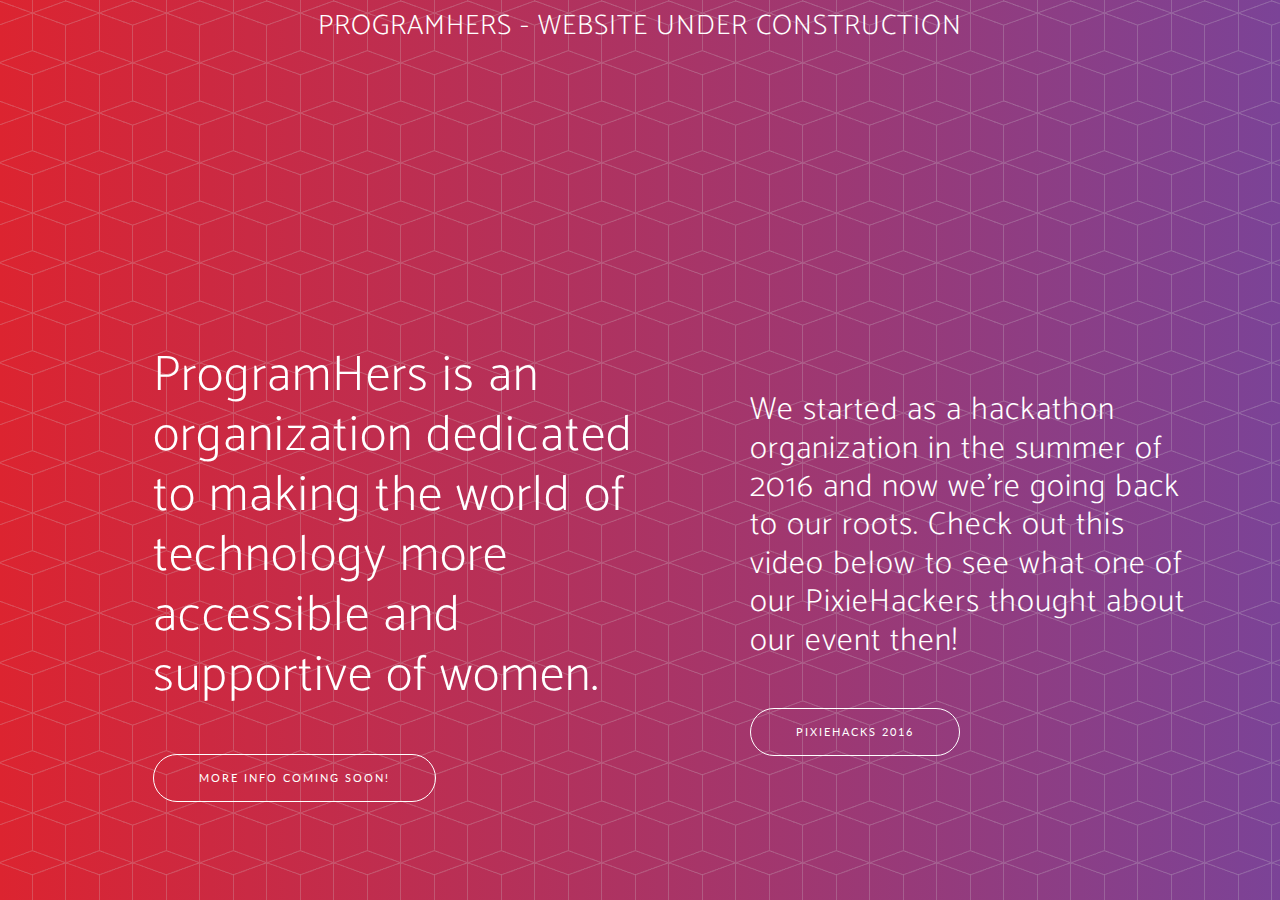
==== commit cafb50f6: "C" ====
--- a/index.html
+++ b/index.html
@@ -40,7 +40,7 @@
           <div class="col-lg-7 my-auto">
             <div class="header-content mx-auto">
               <h1 class="mb-5">ProgramHers is an organization dedicated to making the world of technology more accessible and supportive of women.</h1>
-              <a href="#">More info coming soon!</a>
+              <a href="#" class="btn btn-outline btn-xl js-scroll-trigger">More info coming soon!</a>
             </div>
           </div>
           <div class="col-lg-5 my-auto">
